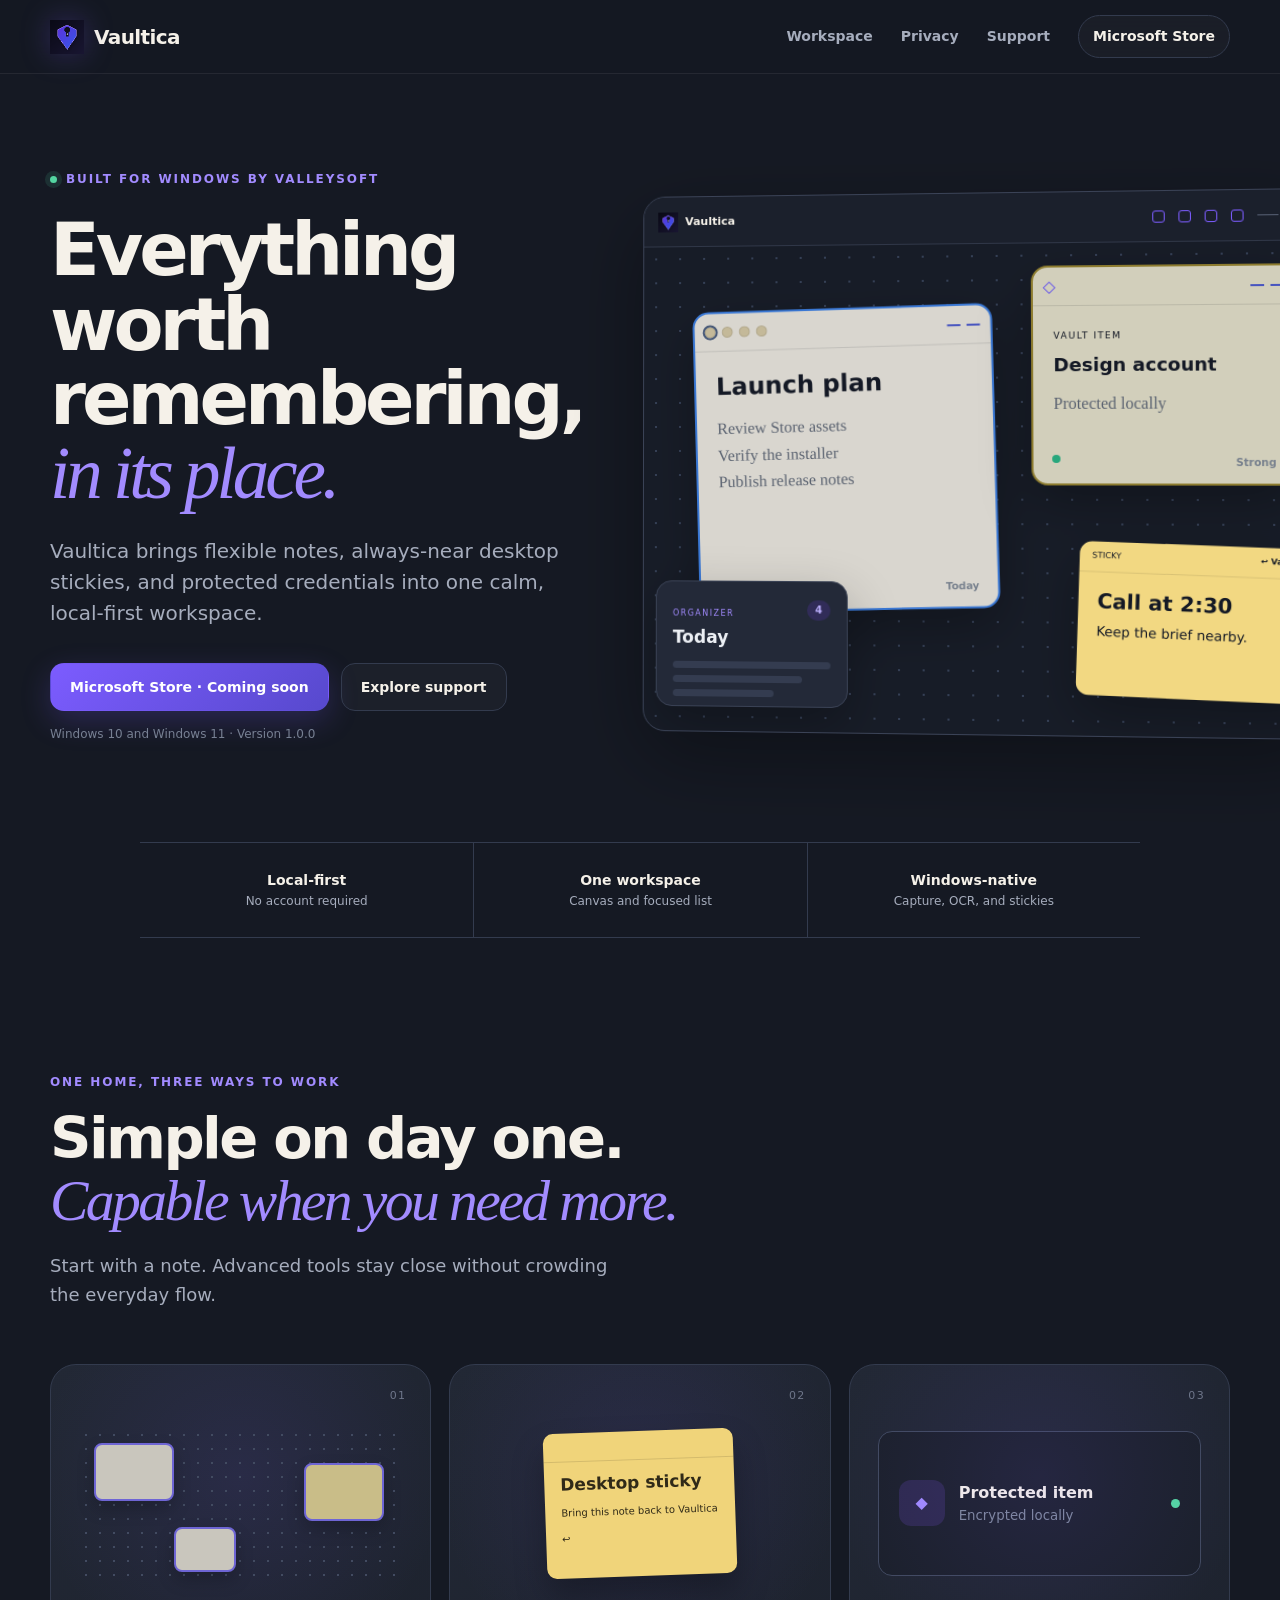
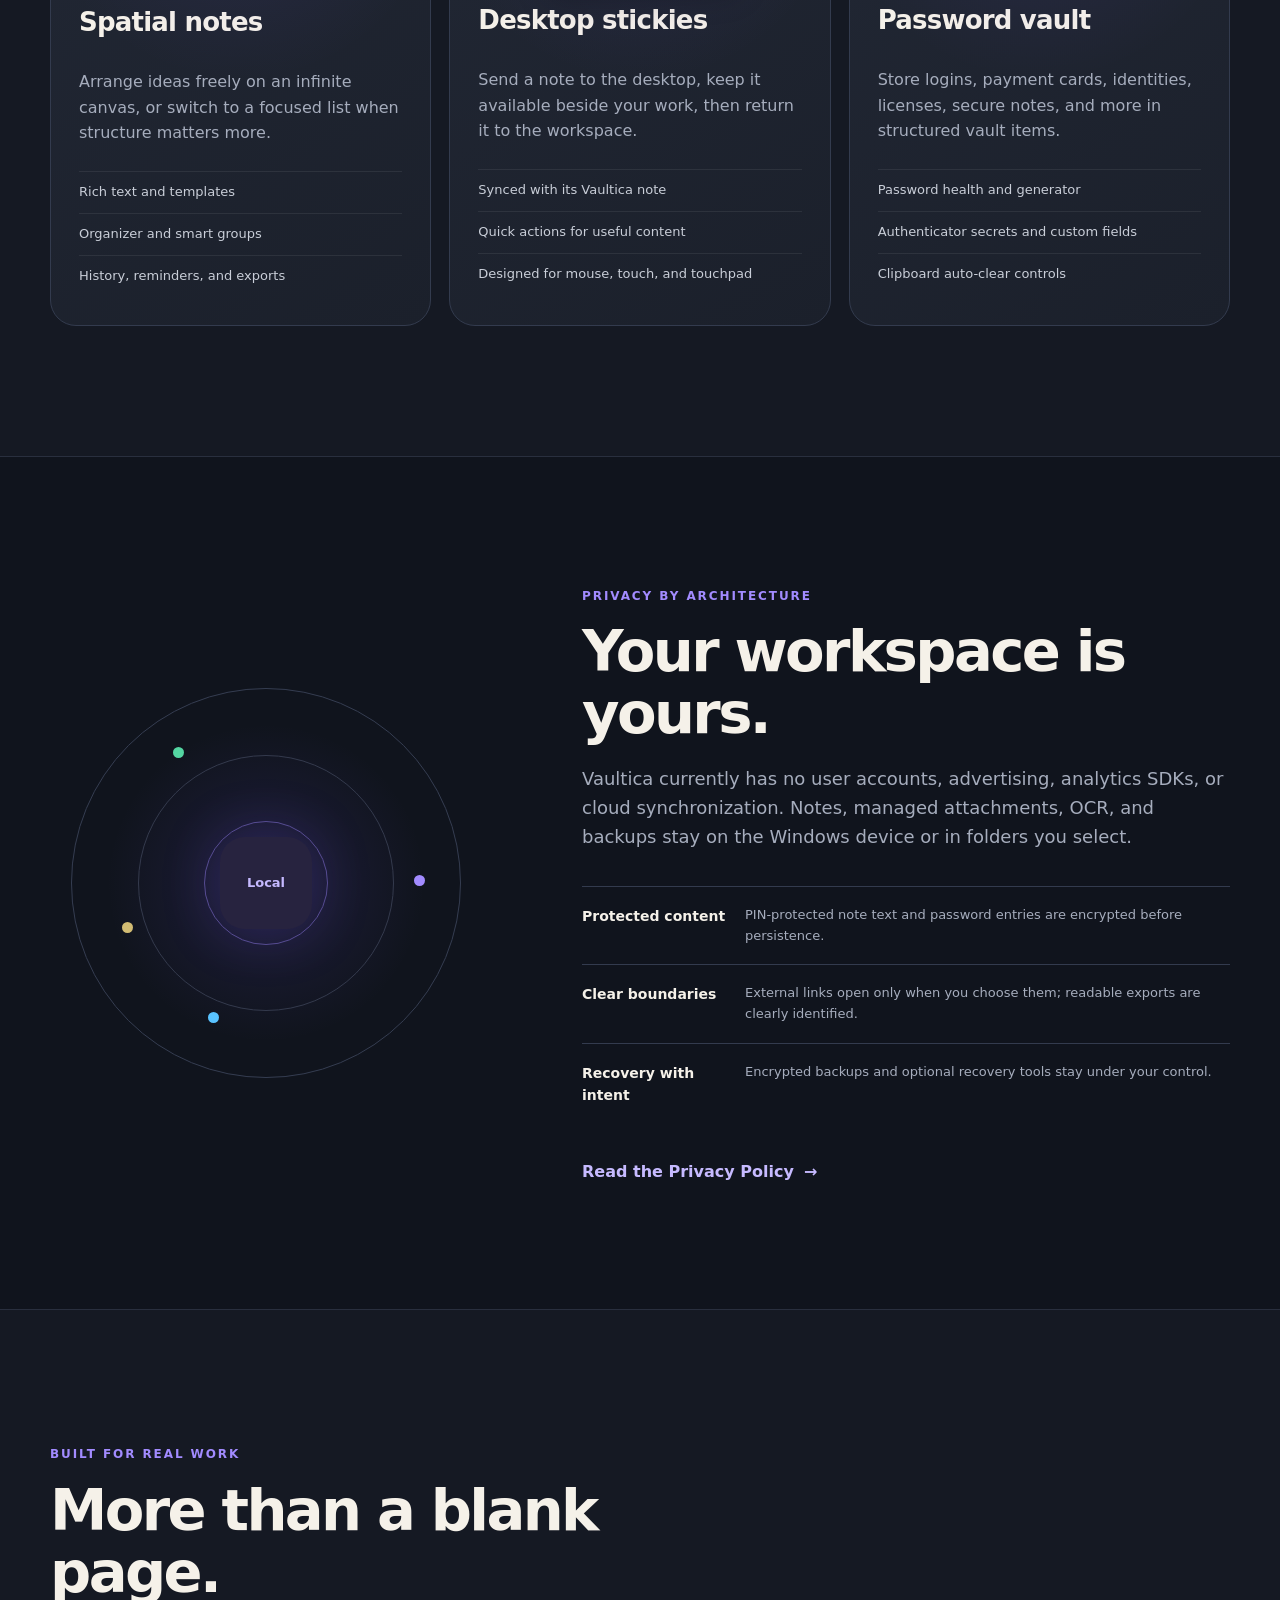
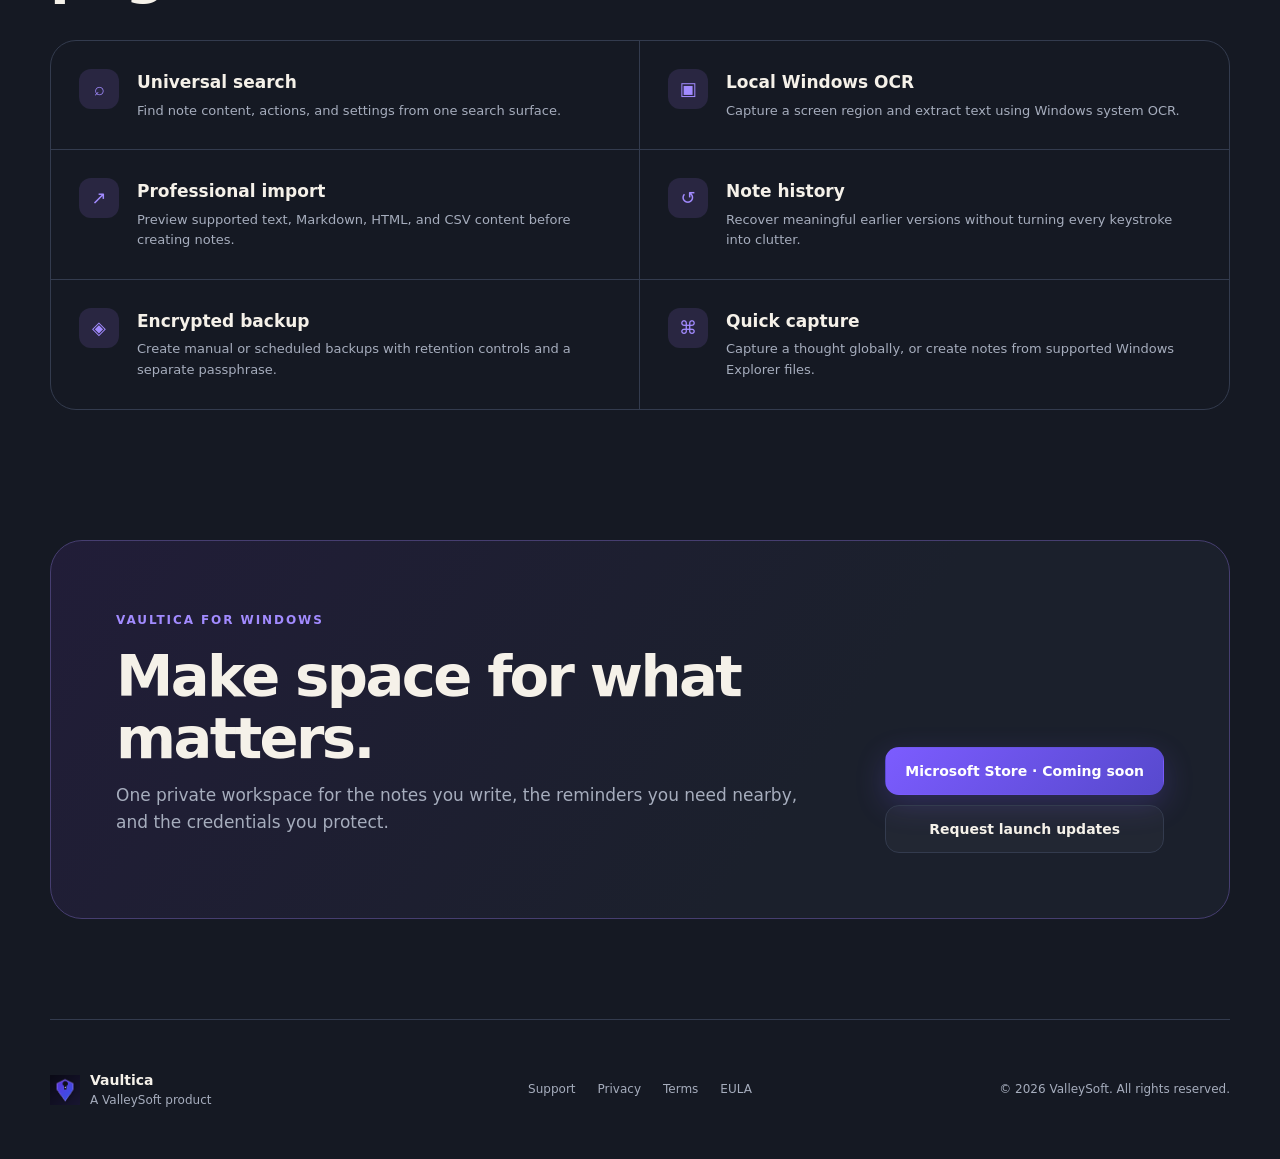
==== index.html @ 59051907 "Launch official Vaultica website" ====
<!doctype html>
<html lang="en">
<head>
  <meta charset="utf-8">
  <meta name="viewport" content="width=device-width, initial-scale=1">
  <meta name="theme-color" content="#151923">
  <meta name="description" content="Vaultica is a private Windows workspace for spatial notes, desktop stickies, and protected credentials—built by ValleySoft.">
  <meta property="og:title" content="Vaultica by ValleySoft">
  <meta property="og:description" content="Notes where you think. Stickies where you work. Credentials where they belong.">
  <meta property="og:type" content="website">
  <meta property="og:url" content="https://valley-soft.github.io/vaultica/">
  <meta name="twitter:card" content="summary">
  <title>Vaultica — Your private workspace</title>
  <link rel="icon" href="assets/icon-64x64.png">
  <link rel="stylesheet" href="assets/site.css">
  <script defer src="assets/site.js"></script>
</head>
<body>
  <a class="skip-link" href="#main">Skip to content</a>
  <header class="site-header">
    <a class="brand" href="index.html" aria-label="Vaultica home">
      <img src="assets/icon-64x64.png" width="34" height="34" alt="">
      <span>Vaultica</span>
    </a>
    <nav class="primary-nav" aria-label="Primary navigation">
      <a href="#workspace">Workspace</a>
      <a href="#privacy">Privacy</a>
      <a href="support.html">Support</a>
      <a class="nav-pill" href="#availability">Microsoft Store</a>
    </nav>
    <button class="menu-button" type="button" aria-label="Open navigation" aria-expanded="false"><span></span><span></span></button>
  </header>

  <main id="main">
    <section class="hero shell">
      <div class="hero-copy">
        <div class="eyebrow"><span></span> Built for Windows by ValleySoft</div>
        <h1>Everything worth remembering, <em>in its place.</em></h1>
        <p class="hero-lead">Vaultica brings flexible notes, always-near desktop stickies, and protected credentials into one calm, local-first workspace.</p>
        <div class="hero-actions" id="availability">
          <span class="button primary is-disabled" aria-label="Microsoft Store release coming soon">Microsoft Store · Coming soon</span>
          <a class="button secondary" href="support.html">Explore support</a>
        </div>
        <p class="microcopy">Windows 10 and Windows 11 · Version 1.0.0</p>
      </div>

      <div class="product-scene" aria-label="Illustration of the Vaultica workspace">
        <div class="scene-glow"></div>
        <div class="app-frame">
          <div class="app-bar">
            <div class="app-brand"><img src="assets/icon-64x64.png" alt="" width="20" height="20"><span>Vaultica</span></div>
            <div class="bar-actions"><i></i><i></i><i></i><i></i><b></b><b></b></div>
          </div>
          <div class="canvas-dots"></div>
          <article class="demo-note note-one">
            <div class="note-chrome"><span class="swatch active"></span><span class="swatch"></span><span class="swatch"></span><span class="swatch"></span><div></div><b></b><b></b></div>
            <h3>Launch plan</h3>
            <p>Review Store assets<br>Verify the installer<br>Publish release notes</p>
            <footer><span>3 items</span><strong>Today</strong></footer>
          </article>
          <article class="demo-note note-two">
            <div class="note-chrome"><span class="key-dot">◇</span><div></div><b></b><b></b></div>
            <small>VAULT ITEM</small>
            <h3>Design account</h3>
            <p>Protected locally</p>
            <footer><span class="health-dot"></span><strong>Strong</strong></footer>
          </article>
          <article class="demo-sticky">
            <div class="sticky-top"><span>STICKY</span><b>↩ Vaultica</b></div>
            <h3>Call at 2:30</h3>
            <p>Keep the brief nearby.</p>
          </article>
          <div class="organizer-card">
            <span>ORGANIZER</span><strong>Today</strong><b>4</b>
            <div></div><div></div><div></div>
          </div>
        </div>
      </div>
    </section>

    <section class="promise-strip" aria-label="Product qualities">
      <div><strong>Local-first</strong><span>No account required</span></div>
      <div><strong>One workspace</strong><span>Canvas and focused list</span></div>
      <div><strong>Windows-native</strong><span>Capture, OCR, and stickies</span></div>
    </section>

    <section class="section shell" id="workspace">
      <div class="section-heading">
        <span class="kicker">One home, three ways to work</span>
        <h2>Simple on day one.<br><em>Capable when you need more.</em></h2>
        <p>Start with a note. Advanced tools stay close without crowding the everyday flow.</p>
      </div>
      <div class="three-up">
        <article class="feature-card canvas-card">
          <div class="feature-number">01</div>
          <div class="mini-canvas"><i></i><i></i><i></i></div>
          <h3>Spatial notes</h3>
          <p>Arrange ideas freely on an infinite canvas, or switch to a focused list when structure matters more.</p>
          <ul><li>Rich text and templates</li><li>Organizer and smart groups</li><li>History, reminders, and exports</li></ul>
        </article>
        <article class="feature-card sticky-card">
          <div class="feature-number">02</div>
          <div class="mini-sticky"><b>Desktop sticky</b><span>Bring this note back to Vaultica ↩</span></div>
          <h3>Desktop stickies</h3>
          <p>Send a note to the desktop, keep it available beside your work, then return it to the workspace.</p>
          <ul><li>Synced with its Vaultica note</li><li>Quick actions for useful content</li><li>Designed for mouse, touch, and touchpad</li></ul>
        </article>
        <article class="feature-card vault-card">
          <div class="feature-number">03</div>
          <div class="mini-vault"><span>◆</span><div><b>Protected item</b><small>Encrypted locally</small></div><i></i></div>
          <h3>Password vault</h3>
          <p>Store logins, payment cards, identities, licenses, secure notes, and more in structured vault items.</p>
          <ul><li>Password health and generator</li><li>Authenticator secrets and custom fields</li><li>Clipboard auto-clear controls</li></ul>
        </article>
      </div>
    </section>

    <section class="privacy-section" id="privacy">
      <div class="shell privacy-grid">
        <div class="privacy-orbit" aria-hidden="true"><span></span><i></i><b></b><em></em><strong>Local</strong></div>
        <div class="privacy-copy">
          <span class="kicker">Privacy by architecture</span>
          <h2>Your workspace is yours.</h2>
          <p>Vaultica currently has no user accounts, advertising, analytics SDKs, or cloud synchronization. Notes, managed attachments, OCR, and backups stay on the Windows device or in folders you select.</p>
          <div class="privacy-points">
            <div><b>Protected content</b><span>PIN-protected note text and password entries are encrypted before persistence.</span></div>
            <div><b>Clear boundaries</b><span>External links open only when you choose them; readable exports are clearly identified.</span></div>
            <div><b>Recovery with intent</b><span>Encrypted backups and optional recovery tools stay under your control.</span></div>
          </div>
          <a class="text-link" href="privacy.html">Read the Privacy Policy <span>→</span></a>
        </div>
      </div>
    </section>

    <section class="section shell feature-index">
      <div class="section-heading compact">
        <span class="kicker">Built for real work</span>
        <h2>More than a blank page.</h2>
      </div>
      <div class="feature-list">
        <article><span>⌕</span><div><h3>Universal search</h3><p>Find note content, actions, and settings from one search surface.</p></div></article>
        <article><span>▣</span><div><h3>Local Windows OCR</h3><p>Capture a screen region and extract text using Windows system OCR.</p></div></article>
        <article><span>↗</span><div><h3>Professional import</h3><p>Preview supported text, Markdown, HTML, and CSV content before creating notes.</p></div></article>
        <article><span>↺</span><div><h3>Note history</h3><p>Recover meaningful earlier versions without turning every keystroke into clutter.</p></div></article>
        <article><span>◈</span><div><h3>Encrypted backup</h3><p>Create manual or scheduled backups with retention controls and a separate passphrase.</p></div></article>
        <article><span>⌘</span><div><h3>Quick capture</h3><p>Capture a thought globally, or create notes from supported Windows Explorer files.</p></div></article>
      </div>
    </section>

    <section class="closing shell">
      <div>
        <span class="kicker">Vaultica for Windows</span>
        <h2>Make space for what matters.</h2>
        <p>One private workspace for the notes you write, the reminders you need nearby, and the credentials you protect.</p>
      </div>
      <div class="closing-actions">
        <span class="button primary is-disabled">Microsoft Store · Coming soon</span>
        <a class="button secondary" href="mailto:valleysoftdev29@gmail.com?subject=Vaultica%20launch%20updates">Request launch updates</a>
      </div>
    </section>
  </main>

  <footer class="site-footer shell">
    <div class="footer-brand"><img src="assets/icon-64x64.png" width="30" height="30" alt=""><div><strong>Vaultica</strong><span>A ValleySoft product</span></div></div>
    <nav aria-label="Footer navigation"><a href="support.html">Support</a><a href="privacy.html">Privacy</a><a href="terms.html">Terms</a><a href="eula.html">EULA</a></nav>
    <p>© 2026 ValleySoft. All rights reserved.</p>
  </footer>
</body>
</html>
---- assets/site.css ----
:root{--bg:#151923;--bg-2:#1b202c;--panel:#212735;--panel-2:#282f40;--line:#333b4e;--text:#f5f1e9;--muted:#a6adbd;--purple:#7c5cff;--purple-2:#a28bff;--blue:#59c3ff;--green:#54d6a2;--cream:#e8e0cf;--ink:#141925;--radius:26px;--shadow:0 26px 80px rgba(0,0,0,.34);font-family:Inter,"Segoe UI Variable Text","Segoe UI",system-ui,sans-serif;color-scheme:dark}
*{box-sizing:border-box}html{scroll-behavior:smooth}body{margin:0;background:var(--bg);color:var(--text);font-size:16px;line-height:1.6;overflow-x:hidden}a{color:inherit;text-decoration:none}button{font:inherit}.shell{width:min(1180px,calc(100% - 48px));margin-inline:auto}.skip-link{position:fixed;z-index:100;top:12px;left:12px;transform:translateY(-150%);background:#fff;color:#111;padding:10px 16px;border-radius:10px}.skip-link:focus{transform:none}.site-header{height:74px;padding:0 max(24px,calc((100vw - 1180px)/2));display:flex;align-items:center;justify-content:space-between;border-bottom:1px solid rgba(255,255,255,.07);background:rgba(21,25,35,.88);backdrop-filter:blur(18px);position:sticky;top:0;z-index:50}.brand{display:flex;align-items:center;gap:10px;font-size:20px;font-weight:760;letter-spacing:-.03em}.brand img{filter:drop-shadow(0 0 14px rgba(124,92,255,.25))}.primary-nav{display:flex;align-items:center;gap:28px;color:var(--muted);font-size:14px;font-weight:650}.primary-nav a{transition:color .2s}.primary-nav a:hover,.primary-nav a:focus-visible,.primary-nav a.active{color:var(--text)}.primary-nav .nav-pill{padding:9px 14px;border:1px solid var(--line);border-radius:999px;color:var(--text);background:rgba(255,255,255,.025)}.menu-button{display:none;border:0;background:transparent;width:44px;height:44px;place-content:center;gap:6px}.menu-button span{display:block;width:22px;height:1px;background:var(--text)}
.hero{min-height:720px;padding:96px 0 86px;display:grid;grid-template-columns:.86fr 1.14fr;align-items:center;gap:60px}.eyebrow,.kicker{font-size:12px;letter-spacing:.16em;text-transform:uppercase;font-weight:800;color:var(--purple-2)}.eyebrow{display:flex;align-items:center;gap:9px}.eyebrow span{width:7px;height:7px;border-radius:50%;background:var(--green);box-shadow:0 0 0 5px rgba(84,214,162,.12)}h1,h2,h3,p{margin-top:0}.hero h1{font-size:clamp(48px,5.7vw,78px);line-height:1.02;letter-spacing:-.055em;margin:24px 0}.hero h1 em,.section-heading h2 em{font-family:Georgia,serif;font-weight:400;color:var(--purple-2)}.hero-lead{font-size:20px;line-height:1.55;color:var(--muted);max-width:590px}.hero-actions{display:flex;gap:12px;margin-top:34px;flex-wrap:wrap}.button{min-height:48px;padding:12px 19px;border-radius:14px;display:inline-flex;align-items:center;justify-content:center;font-weight:730;font-size:14px;border:1px solid transparent;transition:transform .2s,background .2s,border-color .2s}.button:hover{transform:translateY(-1px)}.button.primary{color:white;background:linear-gradient(135deg,var(--purple),#5749cd);box-shadow:0 10px 30px rgba(124,92,255,.22)}.button.secondary{background:rgba(255,255,255,.03);border-color:var(--line)}.button.secondary:hover{border-color:#596078;background:rgba(255,255,255,.05)}.button.is-disabled{cursor:default}.button.is-disabled:hover{transform:none}.microcopy{font-size:12px;color:#778093;margin-top:14px}.product-scene{position:relative;min-height:570px}.scene-glow{position:absolute;width:520px;height:520px;border-radius:50%;background:radial-gradient(circle,rgba(124,92,255,.25),transparent 67%);right:-60px;top:5px;filter:blur(10px)}.app-frame{position:absolute;inset:18px -80px 18px 0;border:1px solid #3b4357;border-radius:22px;background:#171c27;box-shadow:var(--shadow);overflow:hidden;transform:perspective(1400px) rotateY(-4deg) rotateX(1deg);transform-origin:left center}.app-bar{height:50px;display:flex;justify-content:space-between;align-items:center;padding:0 14px;border-bottom:1px solid #303748;background:#1b202c}.app-brand{display:flex;align-items:center;gap:7px;font-weight:750;font-size:11px}.bar-actions{display:flex;align-items:center;gap:13px}.bar-actions i{width:12px;height:12px;border:1px solid var(--purple);border-radius:3px}.bar-actions b{width:20px;height:1px;background:#576074}.canvas-dots{position:absolute;inset:50px 0 0;background-image:radial-gradient(#354056 1.1px,transparent 1.1px);background-size:24px 24px}.demo-note,.demo-sticky,.organizer-card{position:absolute;color:var(--ink);box-shadow:0 18px 50px rgba(0,0,0,.28)}.demo-note{background:#d9d6cf;border-radius:16px;border:2px solid #3977d4;padding:52px 20px 18px}.demo-note h3{font-size:24px;line-height:1.1;margin:8px 0 16px}.demo-note p{font-family:Georgia,serif;color:#5a6270;line-height:1.65}.demo-note footer{position:absolute;bottom:12px;left:18px;right:18px;display:flex;justify-content:space-between;font-size:10px;color:#77808d}.note-chrome{position:absolute;top:0;left:0;right:0;height:38px;border-bottom:1px solid rgba(21,25,35,.12);display:flex;align-items:center;gap:6px;padding:0 10px}.note-chrome .swatch{width:11px;height:11px;border-radius:50%;background:#c4b999;border:1px solid rgba(0,0,0,.1)}.note-chrome .swatch.active{outline:2px solid #445675}.note-chrome div{flex:1}.note-chrome b{width:13px;height:2px;background:#4855bf}.note-one{left:52px;top:112px;width:295px;height:300px;transform:rotate(-1.5deg)}.note-two{right:30px;top:72px;width:254px;height:216px;background:#d2cfbb;border-color:#8d7c2f}.note-two small{font-size:9px;letter-spacing:.15em}.note-two h3{font-size:18px}.key-dot{color:#5c4aee}.health-dot{display:inline-block;width:8px;height:8px;background:#28a77c;border-radius:50%}.demo-sticky{right:10px;bottom:36px;width:230px;height:150px;background:#f2d882;border-radius:12px;padding:40px 18px 14px;transform:rotate(2deg)}.sticky-top{position:absolute;top:0;left:0;right:0;padding:8px 12px;display:flex;justify-content:space-between;border-bottom:1px solid rgba(0,0,0,.1);font-size:8px}.demo-sticky h3{margin:2px 0 4px;font-size:20px}.demo-sticky p{font-size:13px}.organizer-card{left:12px;bottom:24px;width:190px;height:125px;padding:16px;background:#232938;color:#edf0f5;border:1px solid #3a4255;border-radius:16px}.organizer-card>span{font-size:8px;letter-spacing:.18em;color:var(--purple-2)}.organizer-card strong{display:block;font-size:17px;margin-bottom:10px}.organizer-card>b{position:absolute;right:16px;top:18px;background:#312c58;color:#bdb0ff;padding:2px 8px;border-radius:999px;font-size:10px}.organizer-card div{height:7px;border-radius:99px;background:#343c50;margin:7px 0}.organizer-card div:nth-last-child(2){width:82%}.organizer-card div:last-child{width:64%}
.promise-strip{border-block:1px solid var(--line);display:grid;grid-template-columns:repeat(3,1fr);max-width:1000px;margin:auto}.promise-strip div{padding:26px 40px;text-align:center;display:flex;flex-direction:column}.promise-strip div+div{border-left:1px solid var(--line)}.promise-strip strong{font-size:14px}.promise-strip span{font-size:12px;color:var(--muted)}.section{padding:130px 0}.section-heading{max-width:690px;margin-bottom:54px}.section-heading h2,.privacy-copy h2,.closing h2{font-size:clamp(40px,4.5vw,62px);line-height:1.08;letter-spacing:-.045em;margin:14px 0 20px}.section-heading p{font-size:18px;color:var(--muted);max-width:590px}.three-up{display:grid;grid-template-columns:repeat(3,1fr);gap:18px}.feature-card{min-height:520px;border:1px solid var(--line);border-radius:var(--radius);padding:28px;background:linear-gradient(150deg,#222835,#1b202b);position:relative;overflow:hidden}.feature-card:before{content:"";position:absolute;inset:0;background:radial-gradient(circle at 50% 20%,rgba(124,92,255,.1),transparent 42%);pointer-events:none}.feature-number{position:absolute;top:22px;right:24px;font-size:11px;color:#6e768a;letter-spacing:.12em}.feature-card h3{font-size:26px;letter-spacing:-.03em;margin-top:24px}.feature-card>p{color:var(--muted);min-height:78px}.feature-card ul{padding:0;margin:24px 0 0;list-style:none;color:#c9ced8;font-size:13px}.feature-card li{padding:10px 0;border-top:1px solid rgba(255,255,255,.07)}.mini-canvas{height:150px;margin-top:35px;background-image:radial-gradient(#424b61 1px,transparent 1px);background-size:14px 14px;position:relative}.mini-canvas i{position:absolute;width:80px;height:58px;border-radius:8px;background:#c9c6bd;border:2px solid #6e65d4;box-shadow:0 8px 18px rgba(0,0,0,.2)}.mini-canvas i:nth-child(1){left:15px;top:15px}.mini-canvas i:nth-child(2){right:18px;top:35px;background:#c9bd88}.mini-canvas i:nth-child(3){left:95px;bottom:6px;width:62px;height:45px}.mini-sticky{width:190px;height:145px;margin:38px auto 2px;padding:38px 16px 10px;border-radius:10px;background:#f0d47a;color:#302a18;box-shadow:0 18px 32px rgba(0,0,0,.28);transform:rotate(-2deg);position:relative}.mini-sticky:before{content:"";position:absolute;top:0;left:0;right:0;height:28px;border-bottom:1px solid rgba(0,0,0,.12)}.mini-sticky b{display:block;font-size:17px}.mini-sticky span{font-size:10px}.mini-vault{height:145px;margin-top:38px;border:1px solid #414a60;border-radius:14px;background:#1b202b;display:flex;align-items:center;padding:20px;gap:14px}.mini-vault>span{width:46px;height:46px;display:grid;place-items:center;background:#2d294e;color:var(--purple-2);border-radius:12px}.mini-vault div{display:flex;flex-direction:column;flex:1}.mini-vault small{color:#7f899c}.mini-vault i{width:9px;height:9px;background:var(--green);border-radius:50%}
.privacy-section{padding:125px 0;background:#10141d;border-block:1px solid #292f3e}.privacy-grid{display:grid;grid-template-columns:.8fr 1.2fr;gap:100px;align-items:center}.privacy-orbit{width:min(390px,80vw);aspect-ratio:1;border:1px solid #353d51;border-radius:50%;position:relative;display:grid;place-items:center;margin:auto;background:radial-gradient(circle,rgba(124,92,255,.14),transparent 58%)}.privacy-orbit:before,.privacy-orbit:after{content:"";position:absolute;inset:17%;border:1px solid #343a4d;border-radius:50%}.privacy-orbit:after{inset:34%;border-color:#554b8c}.privacy-orbit strong{width:92px;height:92px;border-radius:25px;background:#27233f;display:grid;place-items:center;color:#c5b9ff;font-size:13px;z-index:2;box-shadow:0 0 60px rgba(124,92,255,.22)}.privacy-orbit span,.privacy-orbit i,.privacy-orbit b,.privacy-orbit em{position:absolute;width:11px;height:11px;border-radius:50%;background:var(--green)}.privacy-orbit span{top:15%;left:26%}.privacy-orbit i{right:9%;top:48%;background:var(--purple-2)}.privacy-orbit b{bottom:14%;left:35%;background:var(--blue)}.privacy-orbit em{left:13%;top:60%;background:#d2bc73}.privacy-copy>p{font-size:18px;color:var(--muted)}.privacy-points{margin:34px 0}.privacy-points div{padding:18px 0;border-top:1px solid var(--line);display:grid;grid-template-columns:145px 1fr;gap:18px}.privacy-points b{font-size:14px}.privacy-points span{font-size:13px;color:var(--muted)}.text-link{display:inline-flex;gap:10px;align-items:center;color:#c6baff;font-weight:740}.text-link span,.text-link b{transition:transform .2s}.text-link:hover span,.text-link:hover b{transform:translateX(4px)}.section-heading.compact{margin-bottom:36px}.feature-list{display:grid;grid-template-columns:repeat(2,1fr);border:1px solid var(--line);border-radius:var(--radius);overflow:hidden}.feature-list article{display:flex;gap:18px;padding:28px;border-bottom:1px solid var(--line)}.feature-list article:nth-child(odd){border-right:1px solid var(--line)}.feature-list article:nth-last-child(-n+2){border-bottom:0}.feature-list>article>span{width:40px;height:40px;border-radius:12px;background:#292641;color:var(--purple-2);display:grid;place-items:center;flex:0 0 auto;font-size:18px}.feature-list h3{font-size:17px;margin:0 0 4px}.feature-list p{margin:0;color:var(--muted);font-size:13px}.closing{margin-bottom:100px;padding:65px;border-radius:32px;border:1px solid #463e70;background:linear-gradient(125deg,#211d38,#1b202c 64%);display:flex;align-items:flex-end;justify-content:space-between;gap:40px}.closing>div:first-child{max-width:690px}.closing h2{margin-bottom:12px}.closing p{color:var(--muted);font-size:17px}.closing-actions{display:flex;flex-direction:column;gap:10px;min-width:245px}.site-footer{min-height:140px;padding-block:36px;border-top:1px solid var(--line);display:grid;grid-template-columns:1fr auto 1fr;align-items:center;gap:30px;color:var(--muted);font-size:12px}.footer-brand{display:flex;align-items:center;gap:10px}.footer-brand div{display:flex;flex-direction:column}.footer-brand strong{color:var(--text);font-size:14px}.site-footer nav{display:flex;gap:22px}.site-footer nav a:hover{color:var(--text)}.site-footer>p{text-align:right;margin:0}
.document-page{background:#171b25}.document-shell,.legal-document{width:min(1000px,calc(100% - 48px));margin:0 auto;padding:92px 0 120px}.document-hero,.legal-document>header{max-width:750px;margin-bottom:58px}.document-hero h1,.legal-document h1{font-size:clamp(48px,6vw,78px);letter-spacing:-.055em;line-height:1.05;margin:15px 0}.document-hero p,.legal-document>header p{font-size:18px;color:var(--muted)}.support-grid{display:grid;grid-template-columns:repeat(3,1fr);gap:16px}.support-card{padding:28px;border:1px solid var(--line);border-radius:22px;background:var(--panel);min-height:300px}.support-card>span{font-size:11px;color:var(--purple-2);letter-spacing:.12em}.support-card h2{font-size:21px;line-height:1.2;margin:22px 0 12px}.support-card p{font-size:14px;color:var(--muted)}.faq-section{margin-top:100px;max-width:820px}.faq-section>h2{font-size:38px;margin:10px 0 30px}.faq-section details{border-top:1px solid var(--line);padding:20px 4px}.faq-section details:last-child{border-bottom:1px solid var(--line)}.faq-section summary{font-weight:720;cursor:pointer;list-style:none;padding-right:34px;position:relative}.faq-section summary:after{content:"+";position:absolute;right:4px;color:var(--purple-2);font-size:20px}.faq-section details[open] summary:after{content:"−"}.faq-section details p{max-width:730px;color:var(--muted);font-size:14px;padding-top:14px}.contact-panel{margin-top:90px;border:1px solid #463e70;border-radius:28px;padding:40px;background:linear-gradient(120deg,#222039,#212735);display:flex;align-items:center;justify-content:space-between;gap:40px}.contact-panel h2{font-size:28px;margin:8px 0}.contact-panel p{color:var(--muted);margin:0}.legal-document{max-width:860px}.legal-document>header{border-bottom:1px solid var(--line);padding-bottom:44px}.legal-document>section{background:var(--panel);border:1px solid var(--line);border-radius:28px;padding:clamp(28px,5vw,62px)}.legal-document h2{font-size:20px;margin:38px 0 10px}.legal-document h2:first-child{margin-top:0}.legal-document section p{color:#c1c7d2;font-size:15px}.legal-document section a{color:#b6a7ff;text-decoration:underline;text-underline-offset:3px}.not-found{min-height:100vh;display:grid;place-items:center;background-image:radial-gradient(#303a4e 1px,transparent 1px);background-size:24px 24px}.not-found main{text-align:center;padding:40px;max-width:620px}.not-found h1{font-size:clamp(42px,7vw,72px);letter-spacing:-.05em;line-height:1.04;margin:18px 0}.not-found p{color:var(--muted);margin-bottom:28px}
@media(max-width:980px){.hero{grid-template-columns:1fr;padding-top:70px}.hero-copy{max-width:760px}.product-scene{min-height:590px}.app-frame{right:0}.three-up{grid-template-columns:1fr}.feature-card{min-height:auto}.feature-card>p{min-height:0}.privacy-grid{grid-template-columns:1fr;gap:70px}.closing{align-items:flex-start;flex-direction:column}.closing-actions{flex-direction:row}.site-footer{grid-template-columns:1fr 1fr}.site-footer nav{grid-row:2;grid-column:1/-1}.site-footer>p{text-align:right}.support-grid{grid-template-columns:1fr}.support-card{min-height:0}}
@media(max-width:720px){.shell,.document-shell,.legal-document{width:min(100% - 28px,1180px)}.site-header{height:66px;padding:0 14px}.menu-button{display:grid}.primary-nav{position:absolute;top:66px;left:14px;right:14px;display:none;flex-direction:column;align-items:stretch;gap:0;padding:10px;border:1px solid var(--line);border-radius:16px;background:#1c212d;box-shadow:var(--shadow)}.primary-nav.is-open{display:flex}.primary-nav a{padding:12px}.primary-nav .nav-pill{border:0;border-radius:10px;background:#282e3d}.hero{padding:62px 0;gap:30px}.hero h1{font-size:49px}.hero-lead{font-size:17px}.product-scene{min-height:480px;margin-inline:-10px}.app-frame{inset:10px 0;transform:none}.note-one{left:22px;top:100px;width:250px;height:260px}.note-two{display:none}.demo-sticky{right:12px;bottom:18px;width:190px}.organizer-card{display:none}.promise-strip{grid-template-columns:1fr;width:calc(100% - 28px)}.promise-strip div+div{border-left:0;border-top:1px solid var(--line)}.section{padding:88px 0}.section-heading h2,.privacy-copy h2,.closing h2{font-size:42px}.privacy-section{padding:88px 0}.privacy-points div{grid-template-columns:1fr;gap:4px}.feature-list{grid-template-columns:1fr}.feature-list article,.feature-list article:nth-child(odd),.feature-list article:nth-last-child(-n+2){border-right:0;border-bottom:1px solid var(--line)}.feature-list article:last-child{border-bottom:0}.closing{padding:34px;margin-bottom:70px}.closing-actions{width:100%;min-width:0;flex-direction:column}.site-footer{grid-template-columns:1fr;align-items:start}.site-footer nav{grid-row:auto;grid-column:auto;flex-wrap:wrap}.site-footer>p{text-align:left}.document-shell,.legal-document{padding:65px 0 90px}.document-hero h1,.legal-document h1{font-size:48px}.contact-panel{align-items:flex-start;flex-direction:column;padding:28px}.contact-panel .button{width:100%;overflow-wrap:anywhere}.legal-document>section{border-radius:20px}.support-grid{gap:12px}}
@media(prefers-reduced-motion:reduce){html{scroll-behavior:auto}*{transition:none!important}}
.document-download{display:inline-flex;align-items:center;gap:10px;margin-top:10px;padding:10px 14px;border:1px solid var(--line);border-radius:12px;color:#c6baff;font-size:13px;font-weight:730}.document-download:hover{background:rgba(124,92,255,.08);border-color:#554b8c}
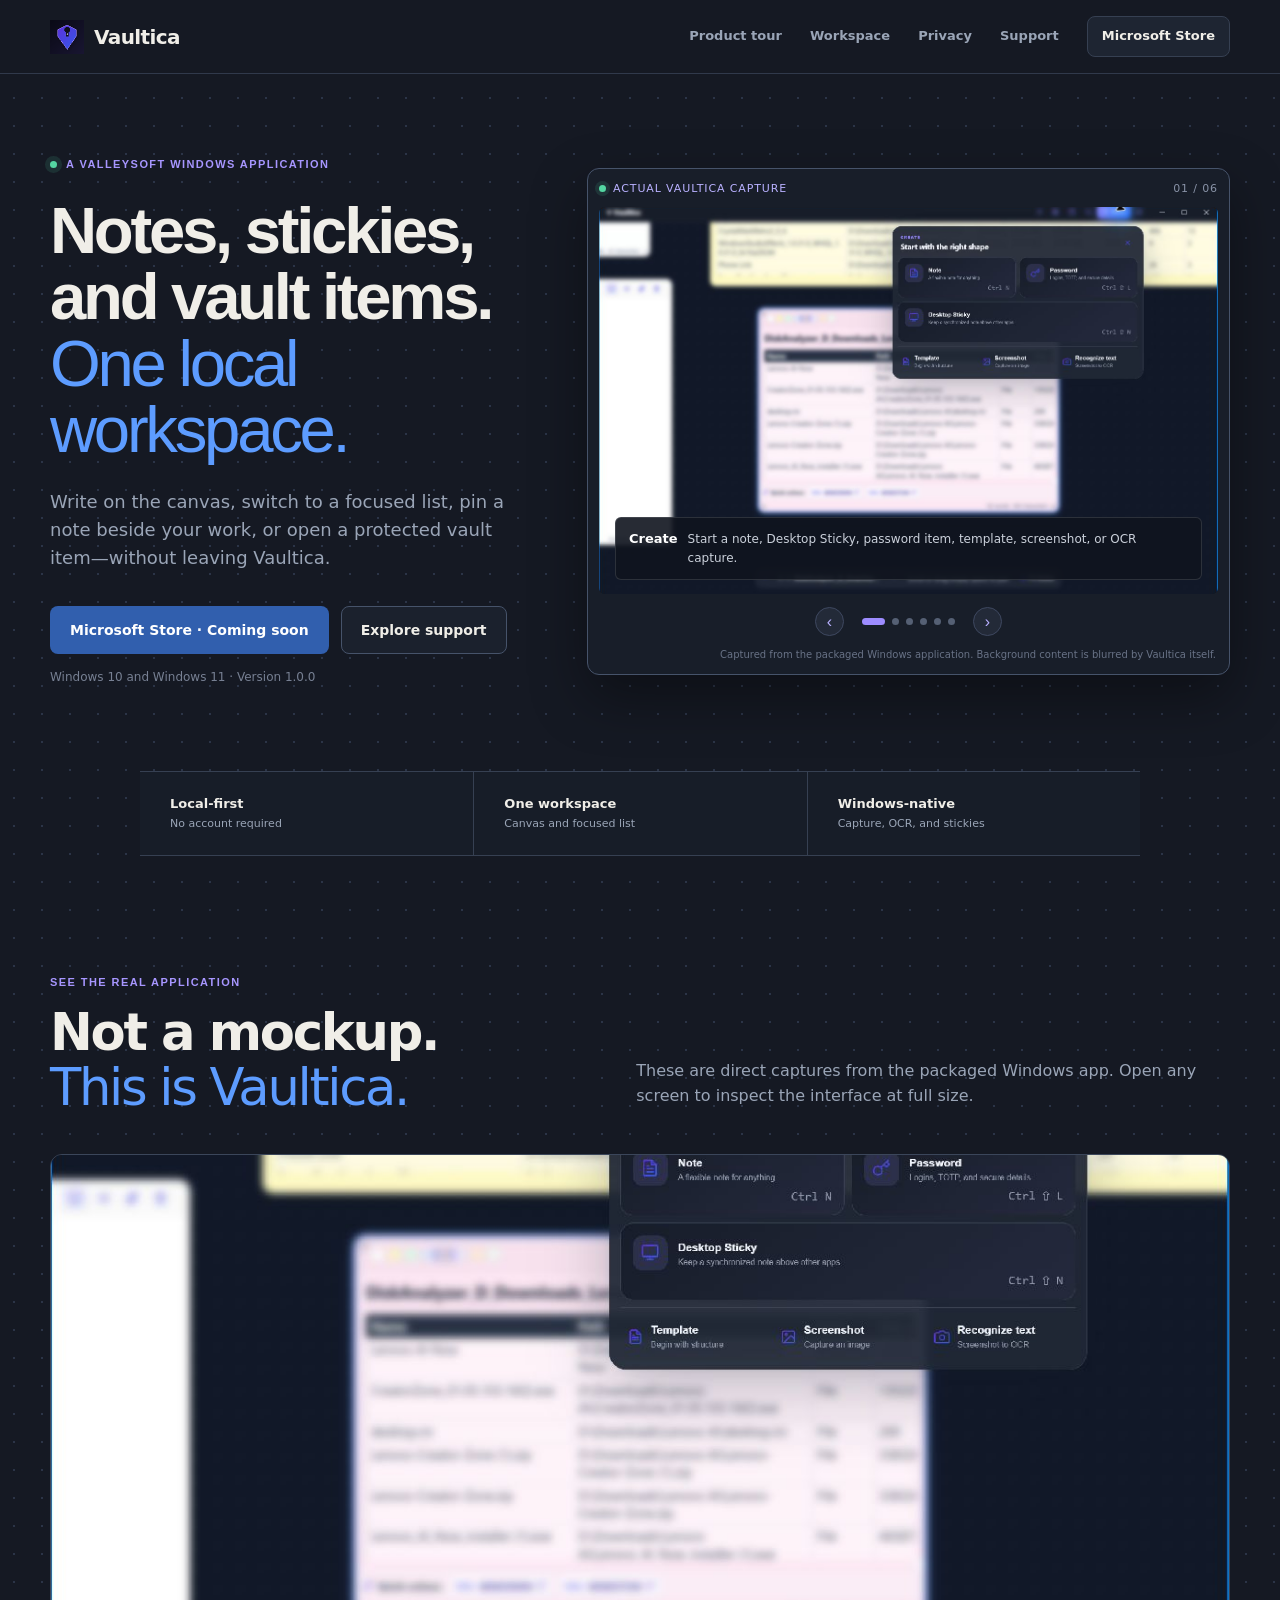
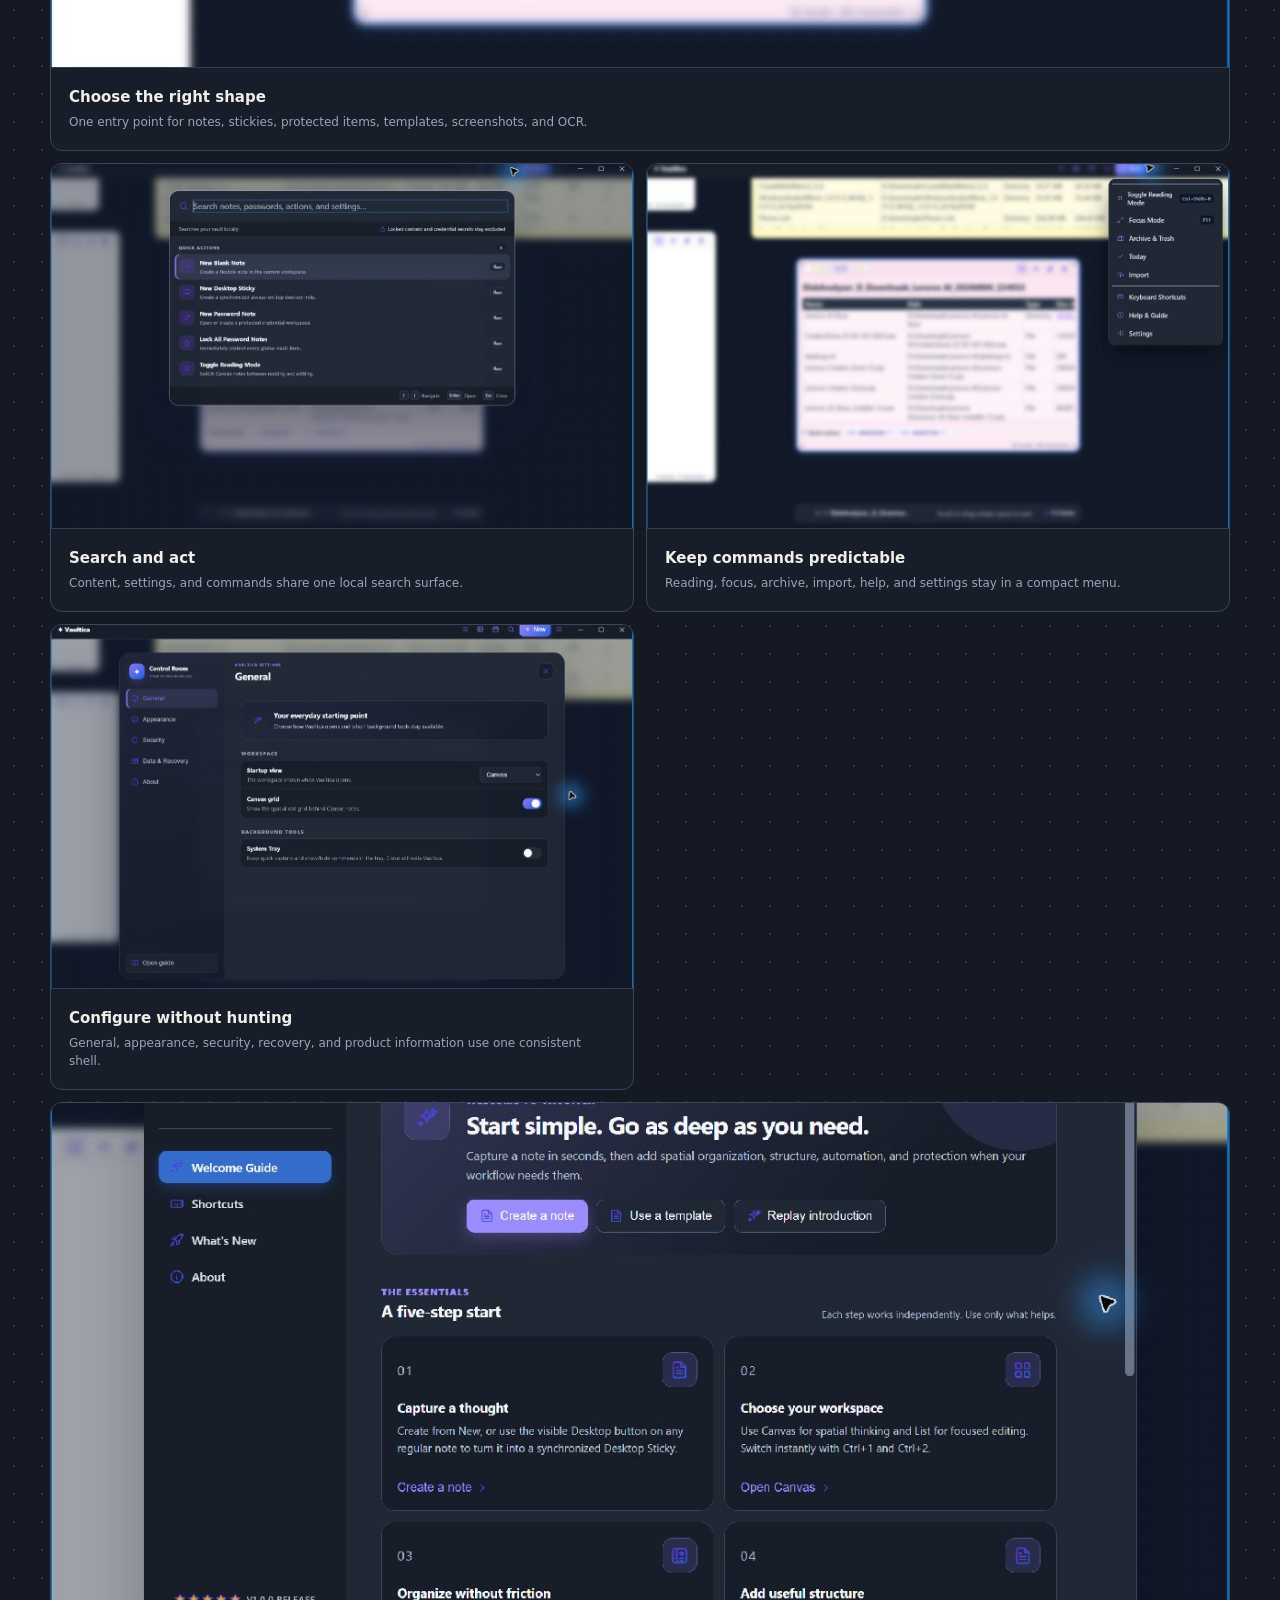
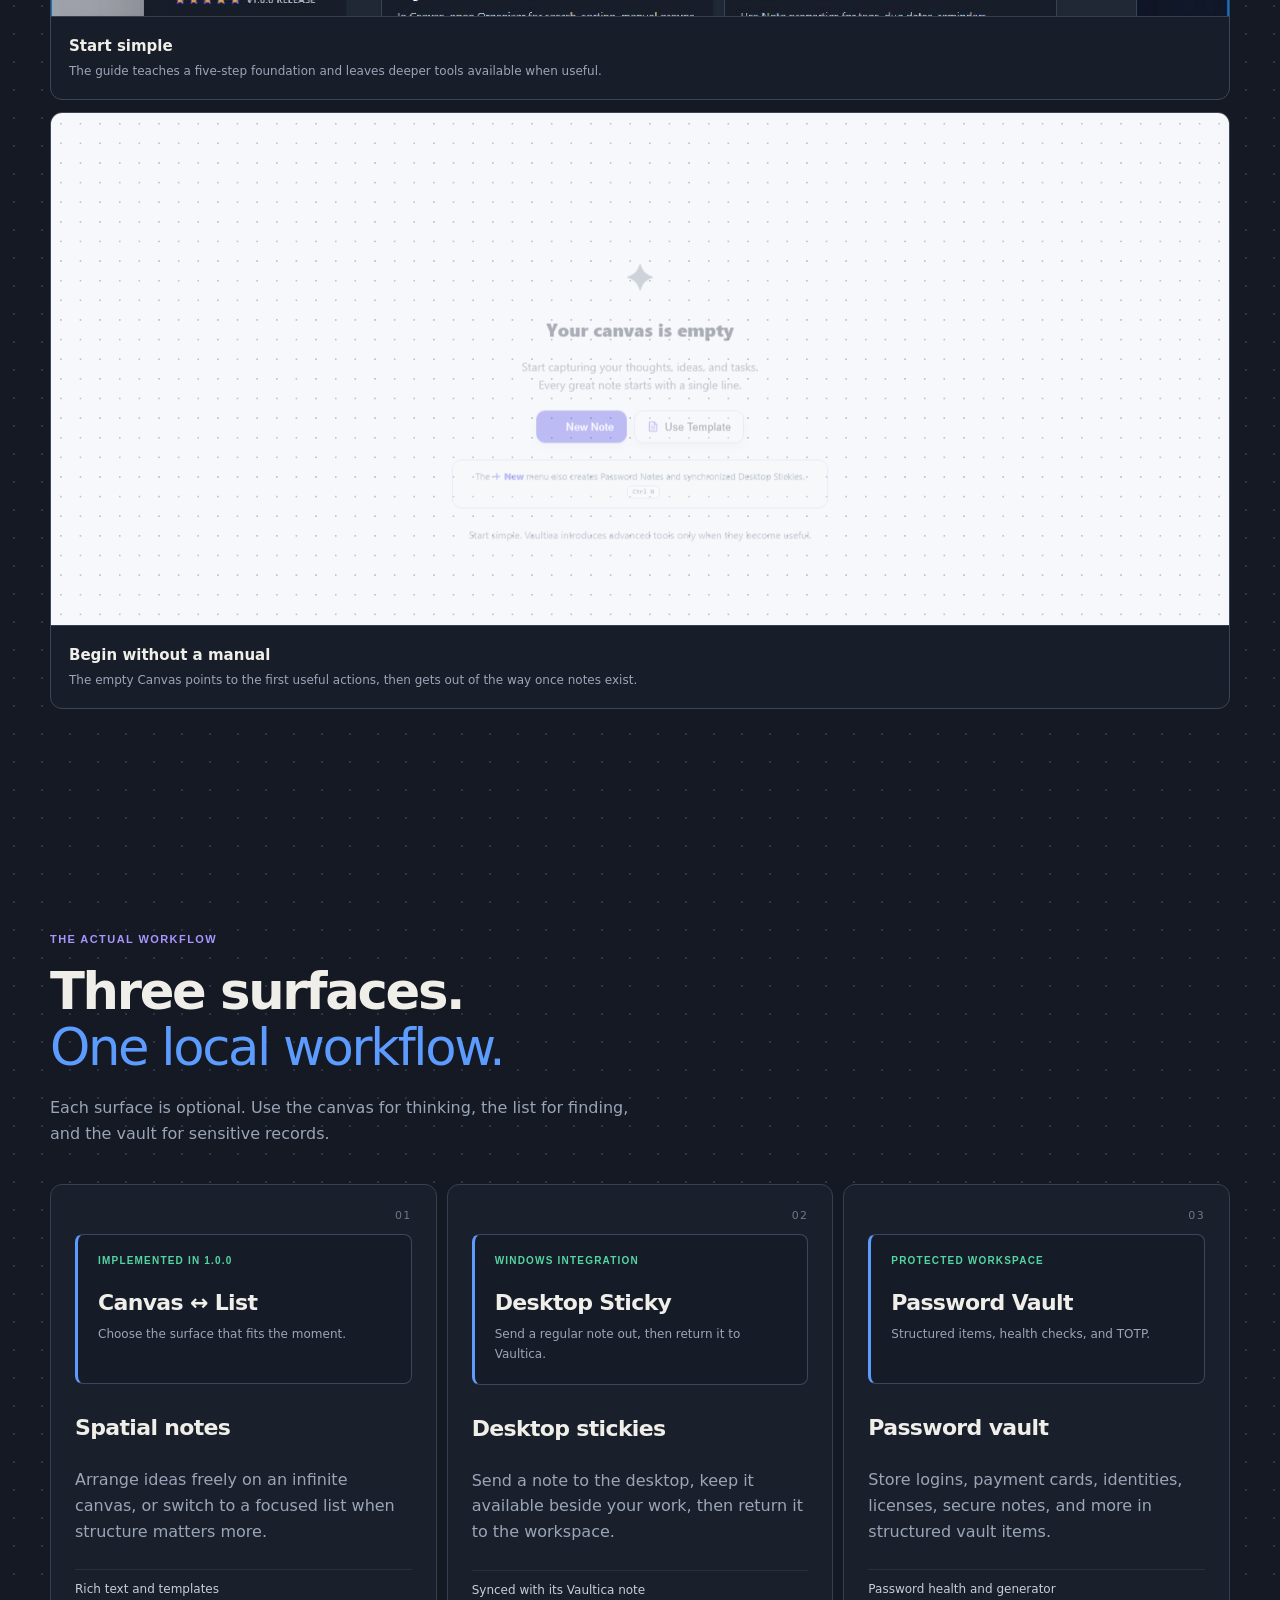
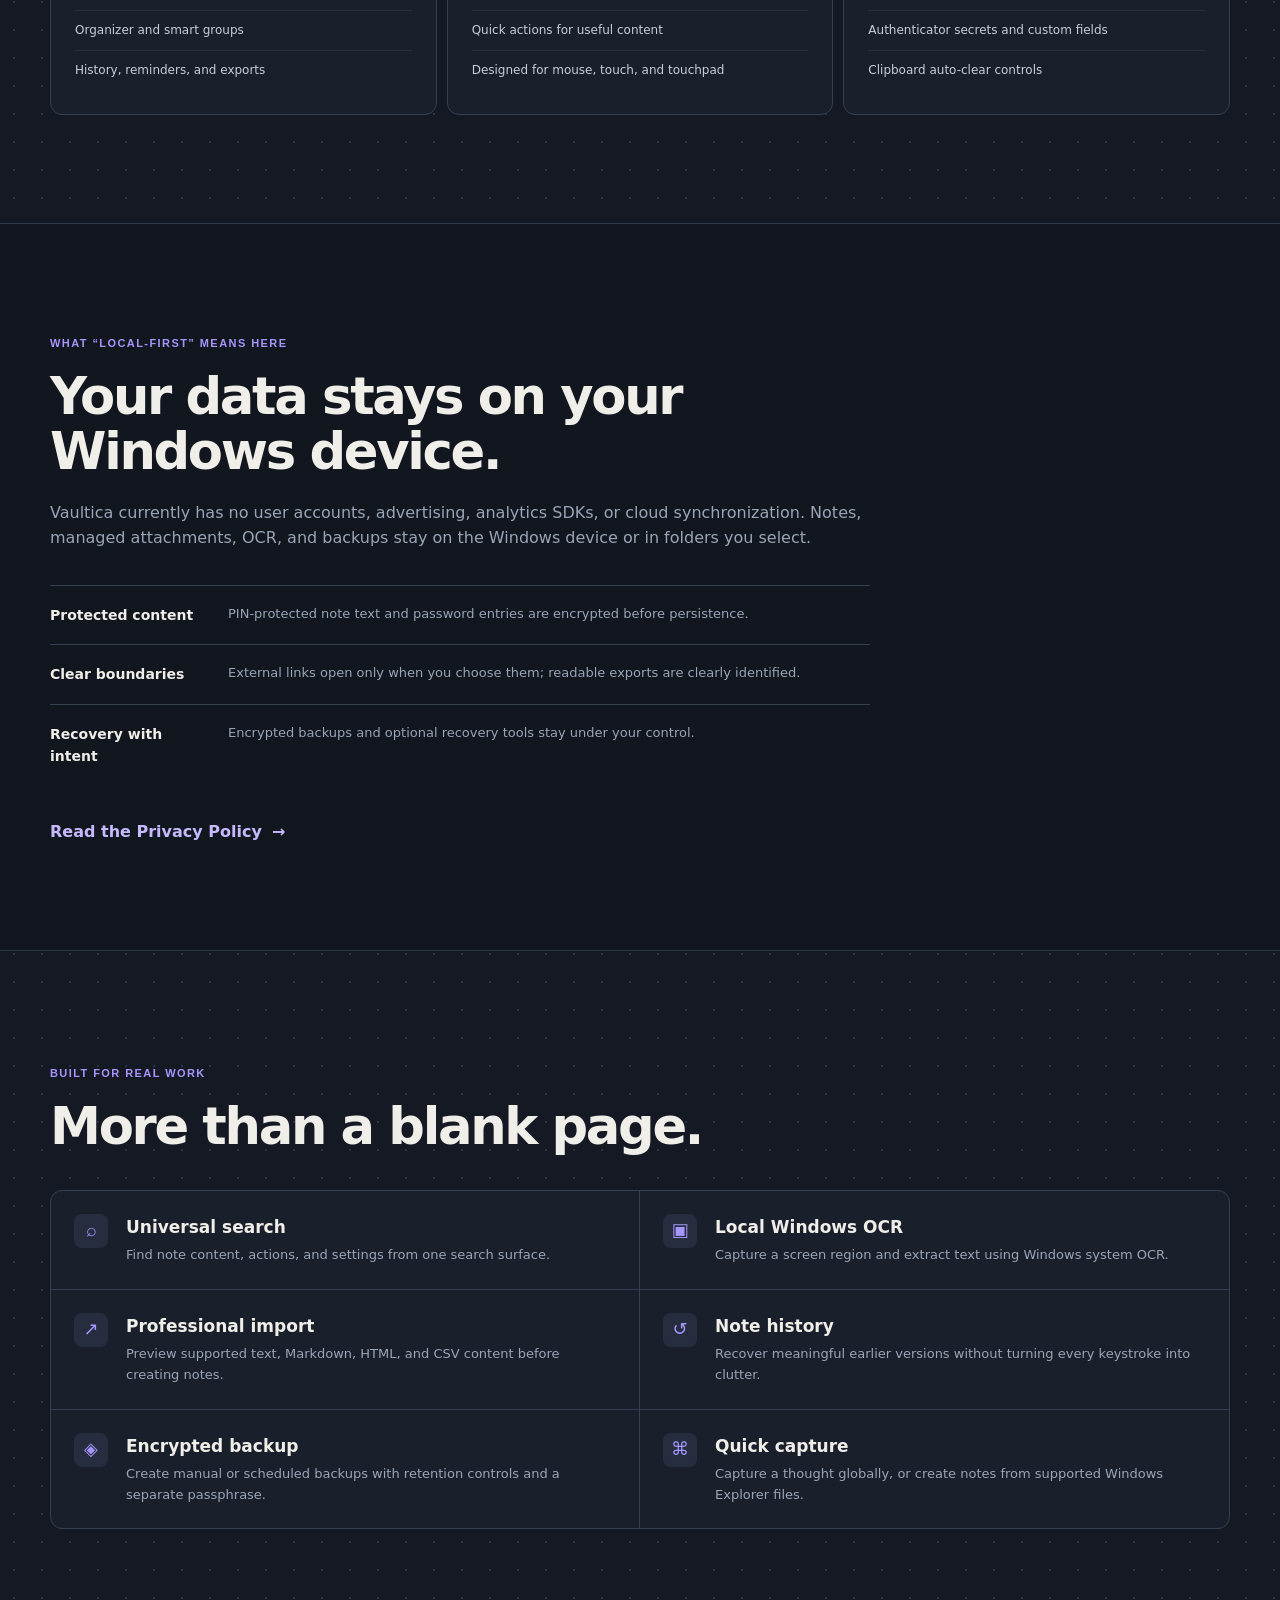
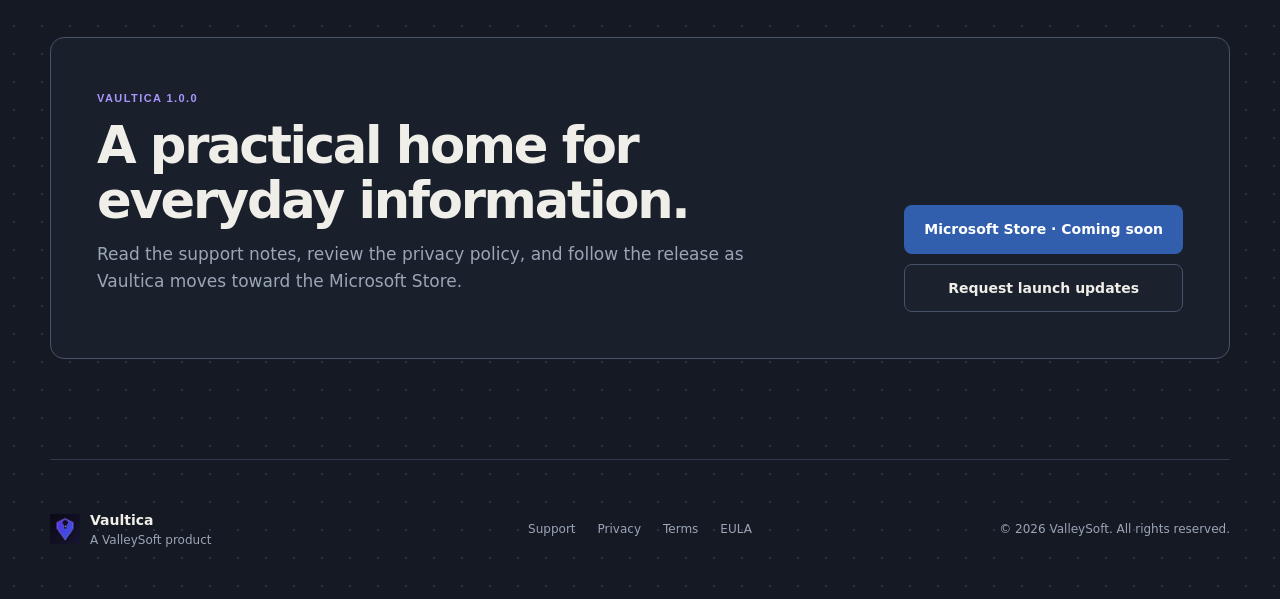
==== commit 9dd3bbe7: "Add genuine Vaultica product capture tour" ====
--- a/index.html
+++ b/index.html
@@ -23,6 +23,7 @@
       <span>Vaultica</span>
     </a>
     <nav class="primary-nav" aria-label="Primary navigation">
+      <a href="#tour">Product tour</a>
       <a href="#workspace">Workspace</a>
       <a href="#privacy">Privacy</a>
       <a href="support.html">Support</a>
@@ -34,9 +35,9 @@
   <main id="main">
     <section class="hero shell">
       <div class="hero-copy">
-        <div class="eyebrow"><span></span> Built for Windows by ValleySoft</div>
-        <h1>Everything worth remembering, <em>in its place.</em></h1>
-        <p class="hero-lead">Vaultica brings flexible notes, always-near desktop stickies, and protected credentials into one calm, local-first workspace.</p>
+        <div class="eyebrow"><span></span> A ValleySoft Windows application</div>
+        <h1>Notes, stickies, and vault items. <em>One local workspace.</em></h1>
+        <p class="hero-lead">Write on the canvas, switch to a focused list, pin a note beside your work, or open a protected vault item—without leaving Vaultica.</p>
         <div class="hero-actions" id="availability">
           <span class="button primary is-disabled" aria-label="Microsoft Store release coming soon">Microsoft Store · Coming soon</span>
           <a class="button secondary" href="support.html">Explore support</a>
@@ -44,36 +45,49 @@
         <p class="microcopy">Windows 10 and Windows 11 · Version 1.0.0</p>
       </div>
 
-      <div class="product-scene" aria-label="Illustration of the Vaultica workspace">
+      <div class="product-scene" aria-label="Vaultica in use">
         <div class="scene-glow"></div>
-        <div class="app-frame">
-          <div class="app-bar">
-            <div class="app-brand"><img src="assets/icon-64x64.png" alt="" width="20" height="20"><span>Vaultica</span></div>
-            <div class="bar-actions"><i></i><i></i><i></i><i></i><b></b><b></b></div>
+        <div class="screen-stage" data-slideshow>
+          <div class="screen-meta"><span class="screen-live"><i></i> Actual Vaultica capture</span><span data-slide-count>01 / 06</span></div>
+          <div class="screen-viewport">
+            <figure class="screen-slide is-active" data-slide="0">
+              <img src="assets/screens/vaultica-create.png" alt="Vaultica creation palette over the Canvas workspace" loading="eager">
+              <figcaption><b>Create</b><span>Start a note, Desktop Sticky, password item, template, screenshot, or OCR capture.</span></figcaption>
+            </figure>
+            <figure class="screen-slide" data-slide="1">
+              <img src="assets/screens/vaultica-search.png" alt="Vaultica universal search showing quick actions" loading="lazy">
+              <figcaption><b>Universal search</b><span>Search notes and actions from one keyboard-friendly surface.</span></figcaption>
+            </figure>
+            <figure class="screen-slide" data-slide="2">
+              <img src="assets/screens/vaultica-settings.png" alt="Vaultica Settings with General, Appearance, Security, Data and Recovery, and About sections" loading="lazy">
+              <figcaption><b>Control Room</b><span>Everyday choices first; appearance, security, recovery, and product details nearby.</span></figcaption>
+            </figure>
+            <figure class="screen-slide" data-slide="3">
+              <img src="assets/screens/vaultica-guide.png" alt="Vaultica Welcome Guide with a five-step start" loading="lazy">
+              <figcaption><b>Welcome Guide</b><span>Start with five essentials, then discover advanced tools when needed.</span></figcaption>
+            </figure>
+            <figure class="screen-slide" data-slide="4">
+              <img src="assets/screens/vaultica-menu.png" alt="Vaultica application menu with reading, focus, archive, import, help, and settings actions" loading="lazy">
+              <figcaption><b>Application menu</b><span>Frequent commands stay compact and include visible keyboard shortcuts.</span></figcaption>
+            </figure>
+            <figure class="screen-slide" data-slide="5">
+              <img src="assets/screens/vaultica-canvas.png" alt="Vaultica empty Canvas in light mode with first-use guidance" loading="lazy">
+              <figcaption><b>Canvas onboarding</b><span>A quiet starting point explains how to create the first note without blocking the workspace.</span></figcaption>
+            </figure>
           </div>
-          <div class="canvas-dots"></div>
-          <article class="demo-note note-one">
-            <div class="note-chrome"><span class="swatch active"></span><span class="swatch"></span><span class="swatch"></span><span class="swatch"></span><div></div><b></b><b></b></div>
-            <h3>Launch plan</h3>
-            <p>Review Store assets<br>Verify the installer<br>Publish release notes</p>
-            <footer><span>3 items</span><strong>Today</strong></footer>
-          </article>
-          <article class="demo-note note-two">
-            <div class="note-chrome"><span class="key-dot">◇</span><div></div><b></b><b></b></div>
-            <small>VAULT ITEM</small>
-            <h3>Design account</h3>
-            <p>Protected locally</p>
-            <footer><span class="health-dot"></span><strong>Strong</strong></footer>
-          </article>
-          <article class="demo-sticky">
-            <div class="sticky-top"><span>STICKY</span><b>↩ Vaultica</b></div>
-            <h3>Call at 2:30</h3>
-            <p>Keep the brief nearby.</p>
-          </article>
-          <div class="organizer-card">
-            <span>ORGANIZER</span><strong>Today</strong><b>4</b>
-            <div></div><div></div><div></div>
+          <div class="screen-controls" aria-label="Product capture controls">
+            <button class="screen-arrow" type="button" data-slide-prev aria-label="Previous screenshot">&#8249;</button>
+            <div class="screen-dots" role="tablist" aria-label="Vaultica screenshots">
+              <button class="is-active" type="button" data-slide-to="0" role="tab" aria-selected="true" aria-label="Show creation palette"></button>
+              <button type="button" data-slide-to="1" role="tab" aria-selected="false" aria-label="Show universal search"></button>
+              <button type="button" data-slide-to="2" role="tab" aria-selected="false" aria-label="Show settings"></button>
+              <button type="button" data-slide-to="3" role="tab" aria-selected="false" aria-label="Show welcome guide"></button>
+              <button type="button" data-slide-to="4" role="tab" aria-selected="false" aria-label="Show application menu"></button>
+              <button type="button" data-slide-to="5" role="tab" aria-selected="false" aria-label="Show Canvas onboarding"></button>
+            </div>
+            <button class="screen-arrow" type="button" data-slide-next aria-label="Next screenshot">&#8250;</button>
           </div>
+          <p class="screen-footnote">Captured from the packaged Windows application. Background content is blurred by Vaultica itself.</p>
         </div>
       </div>
     </section>
@@ -84,30 +98,64 @@
       <div><strong>Windows-native</strong><span>Capture, OCR, and stickies</span></div>
     </section>
 
+    <section class="section shell product-tour" id="tour">
+      <div class="section-heading tour-heading">
+        <span class="kicker">See the real application</span>
+        <h2>Not a mockup.<br><em>This is Vaultica.</em></h2>
+        <p>These are direct captures from the packaged Windows app. Open any screen to inspect the interface at full size.</p>
+      </div>
+      <div class="capture-grid">
+        <button class="capture-card capture-wide" type="button" data-lightbox="assets/screens/vaultica-create.png" aria-label="Open creation palette screenshot">
+          <img src="assets/screens/vaultica-create.png" alt="Vaultica creation palette" loading="lazy">
+          <span><b>Choose the right shape</b><small>One entry point for notes, stickies, protected items, templates, screenshots, and OCR.</small></span>
+        </button>
+        <button class="capture-card" type="button" data-lightbox="assets/screens/vaultica-search.png" aria-label="Open universal search screenshot">
+          <img src="assets/screens/vaultica-search.png" alt="Vaultica universal search" loading="lazy">
+          <span><b>Search and act</b><small>Content, settings, and commands share one local search surface.</small></span>
+        </button>
+        <button class="capture-card" type="button" data-lightbox="assets/screens/vaultica-menu.png" aria-label="Open application menu screenshot">
+          <img src="assets/screens/vaultica-menu.png" alt="Vaultica application menu" loading="lazy">
+          <span><b>Keep commands predictable</b><small>Reading, focus, archive, import, help, and settings stay in a compact menu.</small></span>
+        </button>
+        <button class="capture-card" type="button" data-lightbox="assets/screens/vaultica-settings.png" aria-label="Open Settings screenshot">
+          <img src="assets/screens/vaultica-settings.png" alt="Vaultica Control Room settings" loading="lazy">
+          <span><b>Configure without hunting</b><small>General, appearance, security, recovery, and product information use one consistent shell.</small></span>
+        </button>
+        <button class="capture-card capture-wide" type="button" data-lightbox="assets/screens/vaultica-guide.png" aria-label="Open Welcome Guide screenshot">
+          <img src="assets/screens/vaultica-guide.png" alt="Vaultica Welcome Guide" loading="lazy">
+          <span><b>Start simple</b><small>The guide teaches a five-step foundation and leaves deeper tools available when useful.</small></span>
+        </button>
+        <button class="capture-card capture-wide" type="button" data-lightbox="assets/screens/vaultica-canvas.png" aria-label="Open Canvas onboarding screenshot">
+          <img src="assets/screens/vaultica-canvas.png" alt="Vaultica empty Canvas in light mode" loading="lazy">
+          <span><b>Begin without a manual</b><small>The empty Canvas points to the first useful actions, then gets out of the way once notes exist.</small></span>
+        </button>
+      </div>
+    </section>
+
     <section class="section shell" id="workspace">
       <div class="section-heading">
-        <span class="kicker">One home, three ways to work</span>
-        <h2>Simple on day one.<br><em>Capable when you need more.</em></h2>
-        <p>Start with a note. Advanced tools stay close without crowding the everyday flow.</p>
+        <span class="kicker">The actual workflow</span>
+        <h2>Three surfaces.<br><em>One local workflow.</em></h2>
+        <p>Each surface is optional. Use the canvas for thinking, the list for finding, and the vault for sensitive records.</p>
       </div>
       <div class="three-up">
         <article class="feature-card canvas-card">
           <div class="feature-number">01</div>
-          <div class="mini-canvas"><i></i><i></i><i></i></div>
+          <div class="feature-proof"><span>Implemented in 1.0.0</span><strong>Canvas ↔ List</strong><small>Choose the surface that fits the moment.</small></div>
           <h3>Spatial notes</h3>
           <p>Arrange ideas freely on an infinite canvas, or switch to a focused list when structure matters more.</p>
           <ul><li>Rich text and templates</li><li>Organizer and smart groups</li><li>History, reminders, and exports</li></ul>
         </article>
         <article class="feature-card sticky-card">
           <div class="feature-number">02</div>
-          <div class="mini-sticky"><b>Desktop sticky</b><span>Bring this note back to Vaultica ↩</span></div>
+          <div class="feature-proof"><span>Windows integration</span><strong>Desktop Sticky</strong><small>Send a regular note out, then return it to Vaultica.</small></div>
           <h3>Desktop stickies</h3>
           <p>Send a note to the desktop, keep it available beside your work, then return it to the workspace.</p>
           <ul><li>Synced with its Vaultica note</li><li>Quick actions for useful content</li><li>Designed for mouse, touch, and touchpad</li></ul>
         </article>
         <article class="feature-card vault-card">
           <div class="feature-number">03</div>
-          <div class="mini-vault"><span>◆</span><div><b>Protected item</b><small>Encrypted locally</small></div><i></i></div>
+          <div class="feature-proof"><span>Protected workspace</span><strong>Password Vault</strong><small>Structured items, health checks, and TOTP.</small></div>
           <h3>Password vault</h3>
           <p>Store logins, payment cards, identities, licenses, secure notes, and more in structured vault items.</p>
           <ul><li>Password health and generator</li><li>Authenticator secrets and custom fields</li><li>Clipboard auto-clear controls</li></ul>
@@ -119,8 +167,8 @@
       <div class="shell privacy-grid">
         <div class="privacy-orbit" aria-hidden="true"><span></span><i></i><b></b><em></em><strong>Local</strong></div>
         <div class="privacy-copy">
-          <span class="kicker">Privacy by architecture</span>
-          <h2>Your workspace is yours.</h2>
+          <span class="kicker">What “local-first” means here</span>
+          <h2>Your data stays on your Windows device.</h2>
           <p>Vaultica currently has no user accounts, advertising, analytics SDKs, or cloud synchronization. Notes, managed attachments, OCR, and backups stay on the Windows device or in folders you select.</p>
           <div class="privacy-points">
             <div><b>Protected content</b><span>PIN-protected note text and password entries are encrypted before persistence.</span></div>
@@ -149,9 +197,9 @@
 
     <section class="closing shell">
       <div>
-        <span class="kicker">Vaultica for Windows</span>
-        <h2>Make space for what matters.</h2>
-        <p>One private workspace for the notes you write, the reminders you need nearby, and the credentials you protect.</p>
+        <span class="kicker">Vaultica 1.0.0</span>
+        <h2>A practical home for everyday information.</h2>
+        <p>Read the support notes, review the privacy policy, and follow the release as Vaultica moves toward the Microsoft Store.</p>
       </div>
       <div class="closing-actions">
         <span class="button primary is-disabled">Microsoft Store · Coming soon</span>
@@ -159,6 +207,11 @@
       </div>
     </section>
   </main>
+
+  <dialog class="capture-lightbox" aria-label="Vaultica screenshot viewer">
+    <button type="button" class="lightbox-close" aria-label="Close screenshot">Close</button>
+    <img src="" alt="Enlarged Vaultica application screenshot">
+  </dialog>
 
   <footer class="site-footer shell">
     <div class="footer-brand"><img src="assets/icon-64x64.png" width="30" height="30" alt=""><div><strong>Vaultica</strong><span>A ValleySoft product</span></div></div>
--- a/assets/site.css
+++ b/assets/site.css
@@ -3,8 +3,19 @@
 .hero{min-height:720px;padding:96px 0 86px;display:grid;grid-template-columns:.86fr 1.14fr;align-items:center;gap:60px}.eyebrow,.kicker{font-size:12px;letter-spacing:.16em;text-transform:uppercase;font-weight:800;color:var(--purple-2)}.eyebrow{display:flex;align-items:center;gap:9px}.eyebrow span{width:7px;height:7px;border-radius:50%;background:var(--green);box-shadow:0 0 0 5px rgba(84,214,162,.12)}h1,h2,h3,p{margin-top:0}.hero h1{font-size:clamp(48px,5.7vw,78px);line-height:1.02;letter-spacing:-.055em;margin:24px 0}.hero h1 em,.section-heading h2 em{font-family:Georgia,serif;font-weight:400;color:var(--purple-2)}.hero-lead{font-size:20px;line-height:1.55;color:var(--muted);max-width:590px}.hero-actions{display:flex;gap:12px;margin-top:34px;flex-wrap:wrap}.button{min-height:48px;padding:12px 19px;border-radius:14px;display:inline-flex;align-items:center;justify-content:center;font-weight:730;font-size:14px;border:1px solid transparent;transition:transform .2s,background .2s,border-color .2s}.button:hover{transform:translateY(-1px)}.button.primary{color:white;background:linear-gradient(135deg,var(--purple),#5749cd);box-shadow:0 10px 30px rgba(124,92,255,.22)}.button.secondary{background:rgba(255,255,255,.03);border-color:var(--line)}.button.secondary:hover{border-color:#596078;background:rgba(255,255,255,.05)}.button.is-disabled{cursor:default}.button.is-disabled:hover{transform:none}.microcopy{font-size:12px;color:#778093;margin-top:14px}.product-scene{position:relative;min-height:570px}.scene-glow{position:absolute;width:520px;height:520px;border-radius:50%;background:radial-gradient(circle,rgba(124,92,255,.25),transparent 67%);right:-60px;top:5px;filter:blur(10px)}.app-frame{position:absolute;inset:18px -80px 18px 0;border:1px solid #3b4357;border-radius:22px;background:#171c27;box-shadow:var(--shadow);overflow:hidden;transform:perspective(1400px) rotateY(-4deg) rotateX(1deg);transform-origin:left center}.app-bar{height:50px;display:flex;justify-content:space-between;align-items:center;padding:0 14px;border-bottom:1px solid #303748;background:#1b202c}.app-brand{display:flex;align-items:center;gap:7px;font-weight:750;font-size:11px}.bar-actions{display:flex;align-items:center;gap:13px}.bar-actions i{width:12px;height:12px;border:1px solid var(--purple);border-radius:3px}.bar-actions b{width:20px;height:1px;background:#576074}.canvas-dots{position:absolute;inset:50px 0 0;background-image:radial-gradient(#354056 1.1px,transparent 1.1px);background-size:24px 24px}.demo-note,.demo-sticky,.organizer-card{position:absolute;color:var(--ink);box-shadow:0 18px 50px rgba(0,0,0,.28)}.demo-note{background:#d9d6cf;border-radius:16px;border:2px solid #3977d4;padding:52px 20px 18px}.demo-note h3{font-size:24px;line-height:1.1;margin:8px 0 16px}.demo-note p{font-family:Georgia,serif;color:#5a6270;line-height:1.65}.demo-note footer{position:absolute;bottom:12px;left:18px;right:18px;display:flex;justify-content:space-between;font-size:10px;color:#77808d}.note-chrome{position:absolute;top:0;left:0;right:0;height:38px;border-bottom:1px solid rgba(21,25,35,.12);display:flex;align-items:center;gap:6px;padding:0 10px}.note-chrome .swatch{width:11px;height:11px;border-radius:50%;background:#c4b999;border:1px solid rgba(0,0,0,.1)}.note-chrome .swatch.active{outline:2px solid #445675}.note-chrome div{flex:1}.note-chrome b{width:13px;height:2px;background:#4855bf}.note-one{left:52px;top:112px;width:295px;height:300px;transform:rotate(-1.5deg)}.note-two{right:30px;top:72px;width:254px;height:216px;background:#d2cfbb;border-color:#8d7c2f}.note-two small{font-size:9px;letter-spacing:.15em}.note-two h3{font-size:18px}.key-dot{color:#5c4aee}.health-dot{display:inline-block;width:8px;height:8px;background:#28a77c;border-radius:50%}.demo-sticky{right:10px;bottom:36px;width:230px;height:150px;background:#f2d882;border-radius:12px;padding:40px 18px 14px;transform:rotate(2deg)}.sticky-top{position:absolute;top:0;left:0;right:0;padding:8px 12px;display:flex;justify-content:space-between;border-bottom:1px solid rgba(0,0,0,.1);font-size:8px}.demo-sticky h3{margin:2px 0 4px;font-size:20px}.demo-sticky p{font-size:13px}.organizer-card{left:12px;bottom:24px;width:190px;height:125px;padding:16px;background:#232938;color:#edf0f5;border:1px solid #3a4255;border-radius:16px}.organizer-card>span{font-size:8px;letter-spacing:.18em;color:var(--purple-2)}.organizer-card strong{display:block;font-size:17px;margin-bottom:10px}.organizer-card>b{position:absolute;right:16px;top:18px;background:#312c58;color:#bdb0ff;padding:2px 8px;border-radius:999px;font-size:10px}.organizer-card div{height:7px;border-radius:99px;background:#343c50;margin:7px 0}.organizer-card div:nth-last-child(2){width:82%}.organizer-card div:last-child{width:64%}
 .promise-strip{border-block:1px solid var(--line);display:grid;grid-template-columns:repeat(3,1fr);max-width:1000px;margin:auto}.promise-strip div{padding:26px 40px;text-align:center;display:flex;flex-direction:column}.promise-strip div+div{border-left:1px solid var(--line)}.promise-strip strong{font-size:14px}.promise-strip span{font-size:12px;color:var(--muted)}.section{padding:130px 0}.section-heading{max-width:690px;margin-bottom:54px}.section-heading h2,.privacy-copy h2,.closing h2{font-size:clamp(40px,4.5vw,62px);line-height:1.08;letter-spacing:-.045em;margin:14px 0 20px}.section-heading p{font-size:18px;color:var(--muted);max-width:590px}.three-up{display:grid;grid-template-columns:repeat(3,1fr);gap:18px}.feature-card{min-height:520px;border:1px solid var(--line);border-radius:var(--radius);padding:28px;background:linear-gradient(150deg,#222835,#1b202b);position:relative;overflow:hidden}.feature-card:before{content:"";position:absolute;inset:0;background:radial-gradient(circle at 50% 20%,rgba(124,92,255,.1),transparent 42%);pointer-events:none}.feature-number{position:absolute;top:22px;right:24px;font-size:11px;color:#6e768a;letter-spacing:.12em}.feature-card h3{font-size:26px;letter-spacing:-.03em;margin-top:24px}.feature-card>p{color:var(--muted);min-height:78px}.feature-card ul{padding:0;margin:24px 0 0;list-style:none;color:#c9ced8;font-size:13px}.feature-card li{padding:10px 0;border-top:1px solid rgba(255,255,255,.07)}.mini-canvas{height:150px;margin-top:35px;background-image:radial-gradient(#424b61 1px,transparent 1px);background-size:14px 14px;position:relative}.mini-canvas i{position:absolute;width:80px;height:58px;border-radius:8px;background:#c9c6bd;border:2px solid #6e65d4;box-shadow:0 8px 18px rgba(0,0,0,.2)}.mini-canvas i:nth-child(1){left:15px;top:15px}.mini-canvas i:nth-child(2){right:18px;top:35px;background:#c9bd88}.mini-canvas i:nth-child(3){left:95px;bottom:6px;width:62px;height:45px}.mini-sticky{width:190px;height:145px;margin:38px auto 2px;padding:38px 16px 10px;border-radius:10px;background:#f0d47a;color:#302a18;box-shadow:0 18px 32px rgba(0,0,0,.28);transform:rotate(-2deg);position:relative}.mini-sticky:before{content:"";position:absolute;top:0;left:0;right:0;height:28px;border-bottom:1px solid rgba(0,0,0,.12)}.mini-sticky b{display:block;font-size:17px}.mini-sticky span{font-size:10px}.mini-vault{height:145px;margin-top:38px;border:1px solid #414a60;border-radius:14px;background:#1b202b;display:flex;align-items:center;padding:20px;gap:14px}.mini-vault>span{width:46px;height:46px;display:grid;place-items:center;background:#2d294e;color:var(--purple-2);border-radius:12px}.mini-vault div{display:flex;flex-direction:column;flex:1}.mini-vault small{color:#7f899c}.mini-vault i{width:9px;height:9px;background:var(--green);border-radius:50%}
 .privacy-section{padding:125px 0;background:#10141d;border-block:1px solid #292f3e}.privacy-grid{display:grid;grid-template-columns:.8fr 1.2fr;gap:100px;align-items:center}.privacy-orbit{width:min(390px,80vw);aspect-ratio:1;border:1px solid #353d51;border-radius:50%;position:relative;display:grid;place-items:center;margin:auto;background:radial-gradient(circle,rgba(124,92,255,.14),transparent 58%)}.privacy-orbit:before,.privacy-orbit:after{content:"";position:absolute;inset:17%;border:1px solid #343a4d;border-radius:50%}.privacy-orbit:after{inset:34%;border-color:#554b8c}.privacy-orbit strong{width:92px;height:92px;border-radius:25px;background:#27233f;display:grid;place-items:center;color:#c5b9ff;font-size:13px;z-index:2;box-shadow:0 0 60px rgba(124,92,255,.22)}.privacy-orbit span,.privacy-orbit i,.privacy-orbit b,.privacy-orbit em{position:absolute;width:11px;height:11px;border-radius:50%;background:var(--green)}.privacy-orbit span{top:15%;left:26%}.privacy-orbit i{right:9%;top:48%;background:var(--purple-2)}.privacy-orbit b{bottom:14%;left:35%;background:var(--blue)}.privacy-orbit em{left:13%;top:60%;background:#d2bc73}.privacy-copy>p{font-size:18px;color:var(--muted)}.privacy-points{margin:34px 0}.privacy-points div{padding:18px 0;border-top:1px solid var(--line);display:grid;grid-template-columns:145px 1fr;gap:18px}.privacy-points b{font-size:14px}.privacy-points span{font-size:13px;color:var(--muted)}.text-link{display:inline-flex;gap:10px;align-items:center;color:#c6baff;font-weight:740}.text-link span,.text-link b{transition:transform .2s}.text-link:hover span,.text-link:hover b{transform:translateX(4px)}.section-heading.compact{margin-bottom:36px}.feature-list{display:grid;grid-template-columns:repeat(2,1fr);border:1px solid var(--line);border-radius:var(--radius);overflow:hidden}.feature-list article{display:flex;gap:18px;padding:28px;border-bottom:1px solid var(--line)}.feature-list article:nth-child(odd){border-right:1px solid var(--line)}.feature-list article:nth-last-child(-n+2){border-bottom:0}.feature-list>article>span{width:40px;height:40px;border-radius:12px;background:#292641;color:var(--purple-2);display:grid;place-items:center;flex:0 0 auto;font-size:18px}.feature-list h3{font-size:17px;margin:0 0 4px}.feature-list p{margin:0;color:var(--muted);font-size:13px}.closing{margin-bottom:100px;padding:65px;border-radius:32px;border:1px solid #463e70;background:linear-gradient(125deg,#211d38,#1b202c 64%);display:flex;align-items:flex-end;justify-content:space-between;gap:40px}.closing>div:first-child{max-width:690px}.closing h2{margin-bottom:12px}.closing p{color:var(--muted);font-size:17px}.closing-actions{display:flex;flex-direction:column;gap:10px;min-width:245px}.site-footer{min-height:140px;padding-block:36px;border-top:1px solid var(--line);display:grid;grid-template-columns:1fr auto 1fr;align-items:center;gap:30px;color:var(--muted);font-size:12px}.footer-brand{display:flex;align-items:center;gap:10px}.footer-brand div{display:flex;flex-direction:column}.footer-brand strong{color:var(--text);font-size:14px}.site-footer nav{display:flex;gap:22px}.site-footer nav a:hover{color:var(--text)}.site-footer>p{text-align:right;margin:0}
+.screen-stage{position:relative;z-index:1;margin:0 0 0 6px;padding:14px;border:1px solid #3a4255;border-radius:26px;background:#1a1f2b;box-shadow:0 28px 80px rgba(0,0,0,.4);transform:perspective(1400px) rotateY(-4deg) rotateX(1deg);transform-origin:left center}.screen-meta,.screen-controls{display:flex;align-items:center;justify-content:space-between;color:#8993a7;font-size:11px;letter-spacing:.08em;text-transform:uppercase}.screen-live{display:inline-flex;align-items:center;gap:7px;color:#b9b1ff}.screen-live i{width:7px;height:7px;border-radius:50%;background:#54d6a2;box-shadow:0 0 0 4px rgba(84,214,162,.12)}.screen-viewport{position:relative;overflow:hidden;margin-top:12px;border-radius:15px;background:#121620;aspect-ratio:16/10}.screen-slide{position:absolute;inset:0;margin:0;opacity:0;transform:scale(1.025);transition:opacity .45s ease,transform .65s ease;pointer-events:none}.screen-slide.is-active{opacity:1;transform:scale(1);pointer-events:auto}.screen-slide img{display:block;width:100%;height:100%;object-fit:cover;object-position:center}.screen-slide figcaption{position:absolute;left:16px;right:16px;bottom:14px;display:flex;align-items:baseline;gap:10px;padding:11px 13px;border:1px solid rgba(255,255,255,.12);border-radius:12px;background:rgba(17,22,32,.82);backdrop-filter:blur(12px);color:#cbd1db;font-size:12px}.screen-slide figcaption b{color:#fff;font-size:13px}.screen-controls{justify-content:center;gap:18px;padding:13px 3px 0}.screen-arrow{width:29px;height:29px;border:1px solid #3e4860;border-radius:50%;background:#232a38;color:#b8b0ff;font-size:16px;cursor:pointer;transition:background .2s,border-color .2s}.screen-arrow:hover,.screen-arrow:focus-visible{background:#302b59;border-color:#7564ee}.screen-dots{display:flex;gap:7px}.screen-dots button{width:7px;height:7px;padding:0;border:0;border-radius:50%;background:#556074;cursor:pointer;transition:width .25s,background .25s}.screen-dots button.is-active{width:23px;border-radius:5px;background:#9d8cff}.screen-footnote{margin:11px 2px 0;color:#687286;font-size:10px;text-align:right}.product-scene{min-height:560px}.scene-glow{right:-30px;top:30px}.screen-stage:focus-within{outline:2px solid rgba(157,140,255,.5);outline-offset:4px}
+.screen-verified{display:inline-flex;align-items:center;gap:7px;color:#54d6a2}.screen-verified i{width:6px;height:6px;border-radius:50%;background:#54d6a2}
+.feature-proof{min-height:150px;margin:25px 0 26px;padding:20px;border:1px solid #3b475d;border-left:3px solid var(--blue);border-radius:8px;background:#161c27}.feature-proof span{display:block;color:#54d6a2;font:700 10px/1.2 "Segoe UI Variable Small","Segoe UI",sans-serif;letter-spacing:.12em;text-transform:uppercase}.feature-proof strong{display:block;margin-top:18px;color:#f0eee8;font-size:22px;letter-spacing:-.03em}.feature-proof small{display:block;margin-top:5px;color:#9aa5b7;font-size:12px}
 .document-page{background:#171b25}.document-shell,.legal-document{width:min(1000px,calc(100% - 48px));margin:0 auto;padding:92px 0 120px}.document-hero,.legal-document>header{max-width:750px;margin-bottom:58px}.document-hero h1,.legal-document h1{font-size:clamp(48px,6vw,78px);letter-spacing:-.055em;line-height:1.05;margin:15px 0}.document-hero p,.legal-document>header p{font-size:18px;color:var(--muted)}.support-grid{display:grid;grid-template-columns:repeat(3,1fr);gap:16px}.support-card{padding:28px;border:1px solid var(--line);border-radius:22px;background:var(--panel);min-height:300px}.support-card>span{font-size:11px;color:var(--purple-2);letter-spacing:.12em}.support-card h2{font-size:21px;line-height:1.2;margin:22px 0 12px}.support-card p{font-size:14px;color:var(--muted)}.faq-section{margin-top:100px;max-width:820px}.faq-section>h2{font-size:38px;margin:10px 0 30px}.faq-section details{border-top:1px solid var(--line);padding:20px 4px}.faq-section details:last-child{border-bottom:1px solid var(--line)}.faq-section summary{font-weight:720;cursor:pointer;list-style:none;padding-right:34px;position:relative}.faq-section summary:after{content:"+";position:absolute;right:4px;color:var(--purple-2);font-size:20px}.faq-section details[open] summary:after{content:"−"}.faq-section details p{max-width:730px;color:var(--muted);font-size:14px;padding-top:14px}.contact-panel{margin-top:90px;border:1px solid #463e70;border-radius:28px;padding:40px;background:linear-gradient(120deg,#222039,#212735);display:flex;align-items:center;justify-content:space-between;gap:40px}.contact-panel h2{font-size:28px;margin:8px 0}.contact-panel p{color:var(--muted);margin:0}.legal-document{max-width:860px}.legal-document>header{border-bottom:1px solid var(--line);padding-bottom:44px}.legal-document>section{background:var(--panel);border:1px solid var(--line);border-radius:28px;padding:clamp(28px,5vw,62px)}.legal-document h2{font-size:20px;margin:38px 0 10px}.legal-document h2:first-child{margin-top:0}.legal-document section p{color:#c1c7d2;font-size:15px}.legal-document section a{color:#b6a7ff;text-decoration:underline;text-underline-offset:3px}.not-found{min-height:100vh;display:grid;place-items:center;background-image:radial-gradient(#303a4e 1px,transparent 1px);background-size:24px 24px}.not-found main{text-align:center;padding:40px;max-width:620px}.not-found h1{font-size:clamp(42px,7vw,72px);letter-spacing:-.05em;line-height:1.04;margin:18px 0}.not-found p{color:var(--muted);margin-bottom:28px}
-@media(max-width:980px){.hero{grid-template-columns:1fr;padding-top:70px}.hero-copy{max-width:760px}.product-scene{min-height:590px}.app-frame{right:0}.three-up{grid-template-columns:1fr}.feature-card{min-height:auto}.feature-card>p{min-height:0}.privacy-grid{grid-template-columns:1fr;gap:70px}.closing{align-items:flex-start;flex-direction:column}.closing-actions{flex-direction:row}.site-footer{grid-template-columns:1fr 1fr}.site-footer nav{grid-row:2;grid-column:1/-1}.site-footer>p{text-align:right}.support-grid{grid-template-columns:1fr}.support-card{min-height:0}}
-@media(max-width:720px){.shell,.document-shell,.legal-document{width:min(100% - 28px,1180px)}.site-header{height:66px;padding:0 14px}.menu-button{display:grid}.primary-nav{position:absolute;top:66px;left:14px;right:14px;display:none;flex-direction:column;align-items:stretch;gap:0;padding:10px;border:1px solid var(--line);border-radius:16px;background:#1c212d;box-shadow:var(--shadow)}.primary-nav.is-open{display:flex}.primary-nav a{padding:12px}.primary-nav .nav-pill{border:0;border-radius:10px;background:#282e3d}.hero{padding:62px 0;gap:30px}.hero h1{font-size:49px}.hero-lead{font-size:17px}.product-scene{min-height:480px;margin-inline:-10px}.app-frame{inset:10px 0;transform:none}.note-one{left:22px;top:100px;width:250px;height:260px}.note-two{display:none}.demo-sticky{right:12px;bottom:18px;width:190px}.organizer-card{display:none}.promise-strip{grid-template-columns:1fr;width:calc(100% - 28px)}.promise-strip div+div{border-left:0;border-top:1px solid var(--line)}.section{padding:88px 0}.section-heading h2,.privacy-copy h2,.closing h2{font-size:42px}.privacy-section{padding:88px 0}.privacy-points div{grid-template-columns:1fr;gap:4px}.feature-list{grid-template-columns:1fr}.feature-list article,.feature-list article:nth-child(odd),.feature-list article:nth-last-child(-n+2){border-right:0;border-bottom:1px solid var(--line)}.feature-list article:last-child{border-bottom:0}.closing{padding:34px;margin-bottom:70px}.closing-actions{width:100%;min-width:0;flex-direction:column}.site-footer{grid-template-columns:1fr;align-items:start}.site-footer nav{grid-row:auto;grid-column:auto;flex-wrap:wrap}.site-footer>p{text-align:left}.document-shell,.legal-document{padding:65px 0 90px}.document-hero h1,.legal-document h1{font-size:48px}.contact-panel{align-items:flex-start;flex-direction:column;padding:28px}.contact-panel .button{width:100%;overflow-wrap:anywhere}.legal-document>section{border-radius:20px}.support-grid{gap:12px}}
+@media(max-width:980px){.hero{grid-template-columns:1fr;padding-top:70px}.hero-copy{max-width:760px}.product-scene{min-height:590px}.app-frame{right:0}.screen-stage{margin-left:0;transform:none}.three-up{grid-template-columns:1fr}.feature-card{min-height:auto}.feature-card>p{min-height:0}.privacy-grid{grid-template-columns:1fr;gap:70px}.closing{align-items:flex-start;flex-direction:column}.closing-actions{flex-direction:row}.site-footer{grid-template-columns:1fr 1fr}.site-footer nav{grid-row:2;grid-column:1/-1}.site-footer>p{text-align:right}.support-grid{grid-template-columns:1fr}.support-card{min-height:0}}
+@media(max-width:720px){.shell,.document-shell,.legal-document{width:min(100% - 28px,1180px)}.site-header{height:66px;padding:0 14px}.menu-button{display:grid}.primary-nav{position:absolute;top:66px;left:14px;right:14px;display:none;flex-direction:column;align-items:stretch;gap:0;padding:10px;border:1px solid var(--line);border-radius:16px;background:#1c212d;box-shadow:var(--shadow)}.primary-nav.is-open{display:flex}.primary-nav a{padding:12px}.primary-nav .nav-pill{border:0;border-radius:10px;background:#282e3d}.hero{padding:62px 0;gap:30px}.hero h1{font-size:49px}.hero-lead{font-size:17px}.product-scene{min-height:420px;margin-inline:-10px}.screen-stage{padding:10px;border-radius:20px}.screen-viewport{aspect-ratio:4/3}.screen-slide img{object-position:center top}.screen-slide figcaption{left:9px;right:9px;bottom:9px;display:block;font-size:11px}.screen-slide figcaption b{display:block;margin-bottom:3px}.screen-footnote{text-align:left;font-size:9px}.app-frame{inset:10px 0;transform:none}.note-one{left:22px;top:100px;width:250px;height:260px}.note-two{display:none}.demo-sticky{right:12px;bottom:18px;width:190px}.organizer-card{display:none}.promise-strip{grid-template-columns:1fr;width:calc(100% - 28px)}.promise-strip div+div{border-left:0;border-top:1px solid var(--line)}.section{padding:88px 0}.section-heading h2,.privacy-copy h2,.closing h2{font-size:42px}.privacy-section{padding:88px 0}.privacy-points div{grid-template-columns:1fr;gap:4px}.feature-list{grid-template-columns:1fr}.feature-list article,.feature-list article:nth-child(odd),.feature-list article:nth-last-child(-n+2){border-right:0;border-bottom:1px solid var(--line)}.feature-list article:last-child{border-bottom:0}.closing{padding:34px;margin-bottom:70px}.closing-actions{width:100%;min-width:0;flex-direction:column}.site-footer{grid-template-columns:1fr;align-items:start}.site-footer nav{grid-row:auto;grid-column:auto;flex-wrap:wrap}.site-footer>p{text-align:left}.document-shell,.legal-document{padding:65px 0 90px}.document-hero h1,.legal-document h1{font-size:48px}.contact-panel{align-items:flex-start;flex-direction:column;padding:28px}.contact-panel .button{width:100%;overflow-wrap:anywhere}.legal-document>section{border-radius:20px}.support-grid{gap:12px}}
 @media(prefers-reduced-motion:reduce){html{scroll-behavior:auto}*{transition:none!important}}
 .document-download{display:inline-flex;align-items:center;gap:10px;margin-top:10px;padding:10px 14px;border:1px solid var(--line);border-radius:12px;color:#c6baff;font-size:13px;font-weight:730}.document-download:hover{background:rgba(124,92,255,.08);border-color:#554b8c}
+/* Vaultica product language: quiet utility surfaces, canvas dots, and evidence over decoration. */
+:root{--bg:#151923;--bg-2:#1b202c;--panel:#1d2330;--panel-2:#242b3a;--line:#364052;--text:#f0eee8;--muted:#9aa5b7;--purple:#725cff;--purple-2:#a796ff;--blue:#5d9cff;--green:#54d6a2;--cream:#e8e0cf;--radius:14px;--shadow:0 18px 42px rgba(0,0,0,.28)}
+body{background-color:var(--bg);background-image:radial-gradient(#2b3447 1px,transparent 1px);background-size:28px 28px}.site-header{background:#151923;border-bottom:1px solid #30394b;backdrop-filter:none}.brand img{filter:none}.primary-nav{font-size:13px}.primary-nav .nav-pill{border-radius:8px;background:#1e2532}.hero{min-height:680px;padding:82px 0 72px;gap:52px}.eyebrow,.kicker{font-family:"Segoe UI Variable Small","Segoe UI",sans-serif;font-size:11px;letter-spacing:.13em}.hero h1{font-family:"Segoe UI Variable Display","Segoe UI",sans-serif;font-size:clamp(46px,5.1vw,72px);letter-spacing:-.05em}.hero h1 em,.section-heading h2 em{font-family:inherit;font-style:normal;color:var(--blue)}.hero-lead{font-size:18px;max-width:520px}.button{border-radius:8px}.button.primary{background:#315fae;box-shadow:none}.button.primary:hover{background:#3d70cc}.button.secondary{background:#1b212d;border-color:#46536a}.product-scene{min-height:520px}.scene-glow{display:none}.screen-stage{margin:0;padding:11px;border-radius:12px;background:#181e29;border-color:#46536a;box-shadow:0 22px 55px rgba(0,0,0,.38);transform:none}.screen-viewport{margin-top:10px;border-radius:6px;aspect-ratio:16/10}.screen-slide figcaption{border-radius:6px;background:rgba(16,21,30,.9);backdrop-filter:none}.screen-controls{font-family:"Segoe UI Variable Small","Segoe UI",sans-serif;letter-spacing:.04em;text-transform:none}.promise-strip{max-width:1000px;background:#171d28}.promise-strip div{padding:22px 30px;text-align:left}.promise-strip strong{font-size:13px}.promise-strip span{font-size:11px}.section{padding:108px 0}.section-heading{margin-bottom:38px}.section-heading h2,.privacy-copy h2,.closing h2{font-size:clamp(38px,4vw,56px)}.section-heading p{font-size:16px}.three-up{gap:10px}.feature-card{min-height:440px;border-radius:12px;padding:24px;background:#1a202b;box-shadow:none}.feature-card:before{display:none}.feature-card h3{font-size:22px}.mini-canvas,.mini-sticky,.mini-vault{opacity:.92}.feature-card ul{font-size:12px}.privacy-section{padding:105px 0;background:#11161f;border-block:1px solid #2e3748}.privacy-grid{grid-template-columns:1fr;gap:34px}.privacy-orbit{display:none}.privacy-copy{max-width:820px}.privacy-copy>p{font-size:16px}.privacy-points div{grid-template-columns:160px 1fr}.feature-list{border-radius:12px;background:#1a202b}.feature-list article{padding:23px;border-color:#323c4e}.feature-list>article>span{width:34px;height:34px;border-radius:8px;background:#252d3e}.closing{padding:46px;border-radius:14px;background:#1a202b;border-color:#46536a}.closing h2{margin-top:8px}.site-footer{border-color:#30394b}
+
+/* Genuine product-capture tour */
+.product-tour{padding-top:118px}.tour-heading{display:grid;grid-template-columns:1fr 1.15fr;column-gap:70px;max-width:none;align-items:end}.tour-heading .kicker{grid-column:1/-1}.tour-heading h2{margin-bottom:0}.tour-heading p{margin:0 0 7px}.capture-grid{display:grid;grid-template-columns:repeat(2,minmax(0,1fr));gap:12px}.capture-card{appearance:none;text-align:left;padding:0;border:1px solid #3b465a;border-radius:12px;overflow:hidden;background:#181e29;color:var(--text);cursor:zoom-in;transition:transform .2s,border-color .2s}.capture-card:hover,.capture-card:focus-visible{transform:translateY(-2px);border-color:#6e82aa;outline:none}.capture-card img{display:block;width:100%;aspect-ratio:16/10;object-fit:cover;object-position:center}.capture-card>span{display:block;padding:17px 18px 19px;border-top:1px solid #343e50}.capture-card b{display:block;font-size:15px}.capture-card small{display:block;margin-top:4px;color:var(--muted);font-size:12px;line-height:1.5}.capture-wide{grid-column:span 2}.capture-wide img{aspect-ratio:2.3/1}.capture-lightbox{width:min(1200px,calc(100% - 36px));max-width:none;padding:10px;border:1px solid #505c74;border-radius:12px;background:#11161f;box-shadow:0 30px 100px rgba(0,0,0,.65)}.capture-lightbox[open]{display:grid;place-items:center}.capture-lightbox::backdrop{background:rgba(6,9,14,.86);backdrop-filter:blur(5px)}.capture-lightbox img{display:block;width:100%;max-height:calc(100vh - 90px);object-fit:contain;border-radius:6px}.lightbox-close{position:absolute;right:20px;top:20px;z-index:2;padding:9px 13px;border:1px solid #59657e;border-radius:7px;background:#171d28;color:#fff;cursor:pointer}.lightbox-close:hover,.lightbox-close:focus-visible{background:#293247}
+@media(max-width:980px){.tour-heading{grid-template-columns:1fr}.tour-heading .kicker{grid-column:auto}.tour-heading p{margin-top:14px}}
+@media(max-width:720px){.capture-grid{grid-template-columns:1fr}.capture-wide{grid-column:auto}.capture-wide img,.capture-card img{aspect-ratio:16/10}.capture-card>span{padding:14px}.capture-lightbox{width:calc(100% - 18px);padding:7px}.lightbox-close{right:13px;top:13px}}
